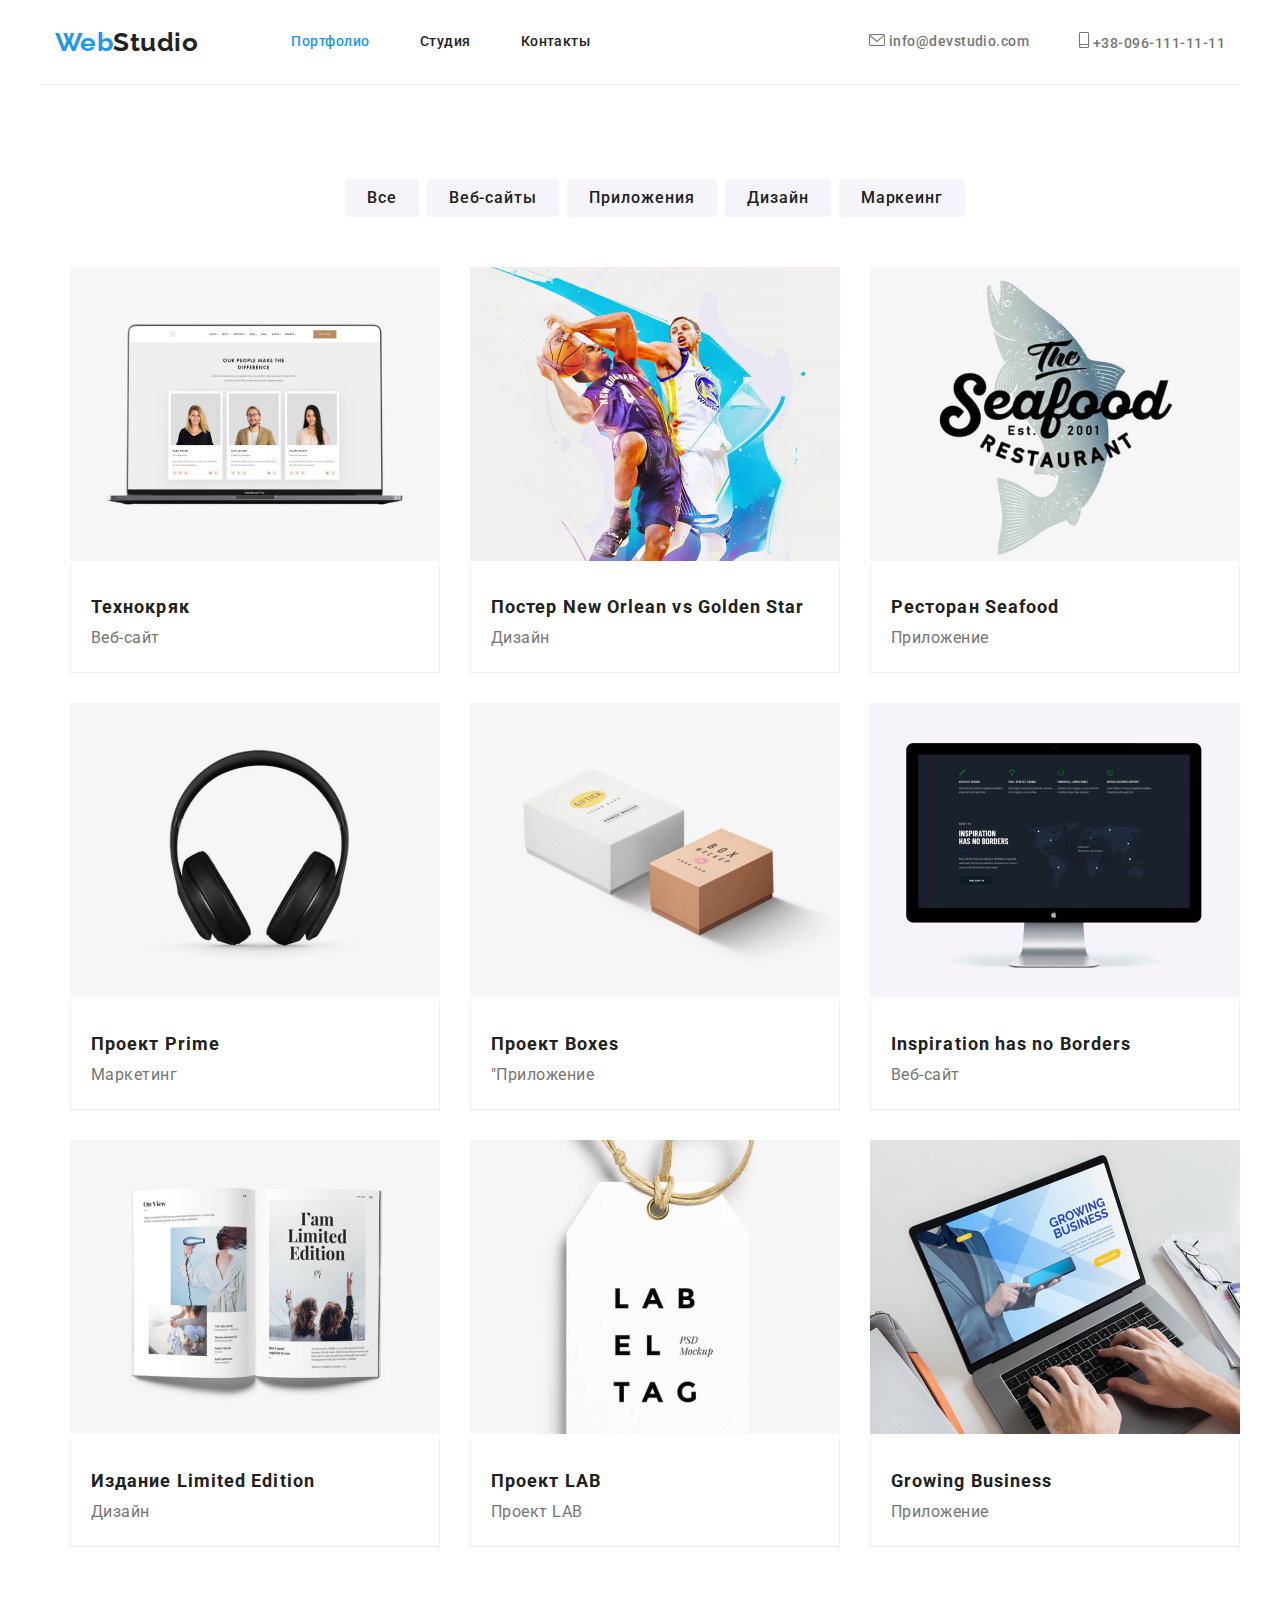
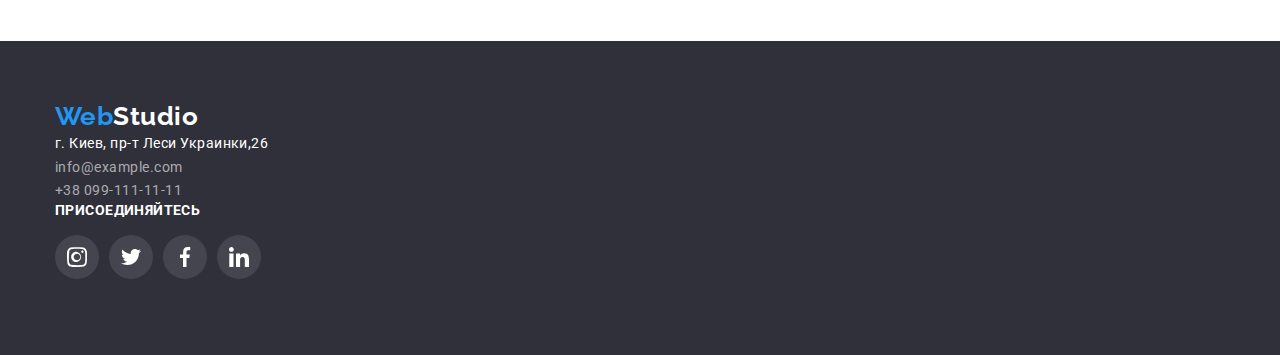
==== portfolio.html @ f0c66bb8 "Initial commit" ====
<!DOCTYPE html>
<html lang="ru">

<head>
    <meta charset="UTF-8">
    <meta http-equiv="X-UA-Compatible" content="IE=edge">
    <meta name="viewport" content="width=device-width, initial-scale=1.0">
    <title>Document</title>
    <link rel="preconnect" href="https://fonts.googleapis.com">
    <link rel="preconnect" href="https://fonts.gstatic.com" crossorigin>
    <link href="https://fonts.googleapis.com/css2?family=Raleway:wght@700&family=Roboto:wght@400;500;700;900&display=swap"
        rel="stylesheet"/>
    <link rel="stylesheet" href="https://cdnjs.cloudflare.com/ajax/libs/modern-normalize/1.1.0/modern-normalize.min.css"/>
        <link rel="stylesheet" href="./css/styles.css" />
</head>

<body>
    <!--Шапка сайта-->
    <header>
        <div class="header-top container">
            <a class="logo" href="index.html">Web<span class="studio">Studio</span></a>
            <!--Переходы на страницы-->
            <nav>
                <ul class="header site-nav list">
                    <li class="item"><a href="./portfolio.html" class="link current">Портфолио</a></li>
                    <li class="item"><a href="./index.html" class="link">Студия</a></li>
                    <li class="item"><a href="" class="link">Контакты</a></li>
                </ul>
            </nav>
            <ul class="header auth-nav list">
                <li class="item"><a href="mailto:info@devstudio.com" class="link">
                    <svg class="icon-mail" width="16" height="12">
                        <use href="./images/icons.svg#icon-mail"></use>
                    </svg>
                    </svg>
                    info@devstudio.com</a></li>
                <li class="item"><a href="tel:+380961111111" class="link">
                    <svg class="icon-tell" width="10" height="16">
                        <use href="/images/icons.svg#icon-smartphone"></use>
                    </svg>
                    +38-096-111-11-11</a></li>
            </ul>
        </div>
    </header>
    <main>
        <section class="section container">
        <div class="container">
        <h1 class="delete">Портфолио</h1>
        <!--Кнопки-->
        <ul class="decor list">
            <li class="buttons"><button class="button secondary" type="button">Все</button></li>
            <li class="buttons"><button class="button secondary" type="button">Веб-сайты</button></li>
            <li class="buttons"><button class="button secondary" type="button">Приложения</button></li>
            <li class="buttons"><button class="button secondary" type="button">Дизайн</button></li>
            <li class="buttons"><button class="button secondary" type="button">Маркеинг</button></li>
        </ul>
           <!--Перечень-->
        <ul class="decor-port list">
<li class="port list"><img src="./images/img(7).jpg" alt="сайт" width="370" height="294">
<div class="port-div">
<h2 class="port-name">Технокряк</h2>
<p class="port-p">Веб-сайт</p></div></li>
<li class="port list"><img src="./images/img(8).jpg" alt="посте баскетбол" width="370" height="294">
<div class="port-div">
<h2 class="port-name">Постер New Orlean vs Golden Star</h2>
<p class="port-p">Дизайн</p></div></li>
<li class="port list"><img src="./images/img(9).jpg" alt="логотип ресторана" width="370" height="294">
<div class="port-div">
 <h2 class="port-name">Ресторан Seafood</h2>
<p class="port-p">Приложение</p></div></li>
<li class="port list"><img src="./images/img(10).jpg" alt="наушники" width="370" height="294">
<div class="port-div">
<h2 class="port-name">Проект Prime</h2>
<p class="port-p">Маркетинг</p></div></li>
<li class="port list"><img src="./images/img(11).jpg" alt="коробки" width="370" height="294">
<div class="port-div">
<h2 class="port-name">Проект Boxes</h2>
<p class="port-p">"Приложение</p></div></li>
<li class="port list"><img src="./images/img(12).jpg" alt="сайт" width="370" height="294">
<div class="port-div">
<h2 class="port-name">Inspiration has no Borders</h2>
<p class="port-p">Веб-сайт</p></div></li>
<li class="port list"><img src="./images/img(13).jpg" alt="журнал" width="370" height="294">
<div class="port-div">
<h2 class="port-name">Издание Limited Edition</h2>
<p class="port-p">Дизайн</p></div></li>
<li class="port list"><img src="./images/img(14).jpg" alt="этикетка" width="370" height="294">
<div class="port-div">
<h2 class="port-name">Проект LAB</h2>
<p class="port-p">Проект LAB</p></div></li>
<li class="port list"><img src="./images/img(15).jpg" alt="сайт" width="370" height="294">
<div class="port-div">
 <h2 class="port-name">Growing Business</h2>
<p class="port-p">Приложение</p></div></li>
        </ul>
        </div>
        </section>
    </main>
    <!--Footer-->
    <footer class="footer-site">
        <div class="container">
            <a class="logo" href="/index.html">Web<span class="studio-two">Studio</span></a>
            <address>
                <p class="address">г. Киев, пр-т Леси Украинки,26</p>
                <ul class="site-address list">
                    <li><a href="mailto:info@example.com" class="link">info@example.com</a></li>
                    <li><a href="tel:+380991111111" class="link">+38 099-111-11-11</a></li>
                </ul>
            </address>
        </div>
    <div class="container ">
        <h2 class="follow">ПРИСОЕДИНЯЙТЕСЬ</h2>
        <ul class="follow-list">
            <li class="icon-medias"><a class="follow-li" href=""><svg width="20" height="20">
                        <use href="./images/icons.svg#icon-instagram">
                        </use>
                    </svg></a></li>
            <li class="icon-medias"><a class="follow-li" href=""><svg width="20" height="20">
                        <use href="./images/icons.svg#icon-twitter">
                        </use>
                    </svg></a></li>
            <li class="icon-medias"><a class="follow-li" href=""><svg width="20" height="20">
                        <use href="./images/icons.svg#icon-facebook">
                        </use>
                    </svg></a></li>
            <li class="icon-medias"><a class="follow-li" href=""><svg width="20" height="20">
                        <use href="./images/icons.svg#icon-linkedin">
                        </use>
                    </svg></a></li>
        </ul>
    </div>
    </footer>
</body>
</html>
---- css/styles.css ----
:root {
  --primery-text-color: #757575;
  --title-text-color: #212121;
  --address-color: #2196f3;
  --icon-color: #757575;
  --icon-colors: #ffffff;
  --insta-color: #afb1b8;
}
body {
  color: var(--primery-text-color);
  background-color: #ffffff;
  font-family: Roboto, sans-serif;
  letter-spacing: 0.03em;
  font-size: 16px;
  line-height: 1.18;
}
h2,
h3 {
  color: var(--title-text-color);
  margin-top: 0;
}
.section {
  padding-top: 94px;
  padding-bottom: 94px;
}
.list {
  list-style: none;
  padding: 0;
  margin: 0;
}
.container {
  margin-left: auto;
  margin-right: auto;
  width: 1200px;
  padding-left: 15px;
  padding-right: 15px;
}
.logo {
  color: var(--address-color);

  font-family: Raleway, cursive;
  font-weight: bold;
  font-size: 26px;
  line-height: 1.19;
  text-decoration: none;
  margin-right: 93px;
}
span.studio {
  color: var(--title-text-color);
}
/*Переходы на страницы*/
.header {
  display: flex;
  justify-content: space-between;
  align-items: center;
}
.header-top {
  display: flex;
  align-items: center;
  border-bottom: 1px solid #ececec;
}
.site-nav {
  display: flex;
}
.site-nav .item {
  outline: 1px solid transparent;
}
.site-nav .item + .item {
  margin-left: 50px;
}
.site-nav .link {
  color: var(--title-text-color);

  font-style: normal;
  font-weight: 500;
  font-size: 14px;
  line-height: 1.14;
  text-decoration: none;

  display: block;
  padding-top: 32px;
  padding-bottom: 32px;
}
.site-nav .link:hover,
.site-nav .link:focus {
  color: var(--address-color);
}
.site-nav .link.current {
  color: var(--address-color);
}
.auth-nav {
  display: flex;
  outline: 1px solid transparent;
  margin-left: auto;
}
.auth-nav .item + .item {
  margin-left: 50px;
}
.auth-nav .link {
  color: var(--primery-text-color);

  font-weight: 500;
  font-size: 14px;
  line-height: 1.14;
  text-decoration: none;

  display: block;
  padding-top: 32px;
  padding-bottom: 32px;
}
.auth-nav .link:hover,
.auth-nav .link:focus {
  color: var(--address-color);
}

.icon-mail {
  fill: var(--icon-color);
}
.icon-mail:hover {
  fill: #2196f3;
}
.icon-tell {
  fill: var(--icon-color);
}
.icon-tell:hover {
  fill: var(--address-color);
}
/* Секция 1  */
.hero {
  background-color: #2f303a;
  transform: perspective(normal);
  text-align: center;
  padding-top: 200px;
  padding-bottom: 200px;
  background-image: linear-gradient(to right, rgba(47, 48, 58, 0.4), rgba(47, 48, 58, 0.4)),
    url(../images/Img-1.2—копия.jpg);
}
.hero-title {
  color: #ffffff;
  font-weight: 900;
  font-size: 44px;
  line-height: 1.3;
  text-transform: uppercase;
  letter-spacing: 0.06em;
  margin-top: 0;
  margin-bottom: 30px;
}
/* Секция 2,3 */
.section-title {
  padding-bottom: 0;
}
.delete {
  position: absolute;
  width: 1px;
  height: 1px;
  margin: -1px;
  border: 0;
  padding: 0;

  white-space: nowrap;
  clip-path: inset(100%);
  clip: rect(0 0 0 0);
  overflow: hidden;
}
.site-list {
  list-style: none;
  padding: 0;
  margin: 0;
  display: flex;
}
.li-li {
  width: 270px;
}
.li-li:not(:last-child) {
  margin-right: 30px;
}

.site-name {
  font-weight: bold;
  font-size: 14px;
  line-height: 1.14;
  text-transform: uppercase;
  margin-bottom: 10px;
}
.site-p {
  font-size: 14px;
  line-height: 1.7;
  margin: 0;
}
.site-p:not(:last-child) {
  margin-right: 0;
}
.site-img {
  list-style: none;
  padding: 0;
  margin: 0;
  display: flex;
}
.img-g {
  margin-right: 30px;
  background-color: #ffffff;
  box-shadow: 0px 1px 3px rgba(0, 0, 0, 0.12), 0px 1px 1px rgba(0, 0, 0, 0.14),
    0px 2px 1px rgba(0, 0, 0, 0.2);
  border-radius: 0px 0px 4px 4px;
}
.img-g:last-child {
  margin-right: 0;
}

.box {
  display: flex;
  align-items: center;
  justify-content: center;
  min-width: 270px;
  min-height: 120px;
  margin-top: 0px;
  margin-bottom: 30px;
  background: #f5f4fa;
  border-radius: 4px;
}
/* Секция 4  */
.section-com {
  background-color: #f5f4fa;
}
.site-names {
  font-weight: 500;
  font-size: 16px;
  line-height: 1.18;
  text-align: center;
  margin-bottom: 10px;
}
.site-com {
  list-style: none;
  padding: 0;
  margin: 0;
  display: flex;
}
.site-job {
  font-size: 16px;
  line-height: 1.18;
  text-align: center;
  margin-top: 10px;
  margin-bottom: 16px;
}
.site-htwo {
  font-weight: bold;
  font-size: 36px;
  line-height: 1.16;
  text-align: center;
  margin-top: 0;
  margin-bottom: 50px;
}
.site-div {
  padding-top: 30px;
  padding-bottom: 30px;
}
.icons-media {
  display: flex;
  justify-content: center;
  padding-left: 0;
  list-style: none;
}
.icon-media {
  width: 44px;
  height: 44px;
  margin-right: 10px;
  border-radius: 50%;
}
.icon-media:not(:last-child) {
  margin-right: 0;
}
.icon-media:hover,
.icon-media:focus {
  background-color: var(--address-color);
}
.icon-media-list {
  display: flex;
  justify-content: center;
  align-items: center;
  width: 100%;
  height: 100%;
}
.icon-bottom {
  fill: var(--insta-color);
}
.icon-bottom:hover {
  fill: var(--icon-colors);
}
/*Секция 5*/
.site-clients {
  list-style: none;
  padding: 0;
  margin: 0;
  display: flex;
}
.boxs {
  width: 170px;
  height: 92px;

  border: 1px solid #afb1b8;
  box-sizing: border-box;
  border-radius: 4px;
}
.icons-medias {
  margin-right: 30px;
}
.icons-medias:not:last-child {
  margin-right: 0;
}
.boxs-boxs {
  display: flex;
  align-items: center;
  justify-content: center;
}
.boxs-boxs {
  fill: var(--insta-color);
}
.boxs-boxs:focus,
.boxs-boxs:hover {
  fill: var(--address-color);
}
/* Footer*/
.logo-two {
  color: var(--address-color);

  font-family: Raleway, cursive;
  font-weight: bold;
  font-size: 26px;
  line-height: 1.19;
  text-decoration: none;
  margin-bottom: 20px;
  display: block;
}
.footer-site {
  background-color: #2f303a;

  padding-top: 60px;
  padding-bottom: 60px;
}
span.studio-two {
  color: #ffffff;
}
.address {
  color: #ffffff;
  text-decoration: none;
  font-size: 14px;
  line-height: 1.7;
  font-style: normal;
  margin: 0;
}
.site-address .link {
  color: rgba(255, 255, 255, 0.6);
  text-decoration: none;
  font-size: 14px;
  line-height: 1.7;
  font-style: normal;
  margin-bottom: 60px;
}
.site-nav:not(:first-child) {
  margin-bottom: 0;
}
.site-address .link:hover,
.site-address .link:focus {
  color: var(--address-color);
}
.mail-tell:not(:last-child) {
  margin-bottom: 9px;
}
.follow {
  color: #ffffff;
  font-style: normal;
  font-weight: 700;
  font-size: 14px;
  line-height: 1.1;
  letter-spacing: 0.03em;
}

.follow-list {
  display: flex;
  padding-left: 0;
  list-style: none;
}
.icon-medias {
  width: 44px;
  height: 44px;
  border-radius: 50%;
  background: rgba(255, 255, 255, 0.1);
  margin-right: 10px;
  padding: 0;
}
.follow-li {
  display: flex;
  width: 100%;
  height: 100%;
  justify-content: center;
  align-items: center;
  border-radius: 50%;
}
.follow-li {
  fill: var(--icon-colors);
}
.icon-medias:hover {
  background: var(--address-color);
}

/* Кнопка */
.button {
  background-color: var(--address-color);
  color: #ffffff;
  font-weight: bold;
  font-size: 16px;
  line-height: 1.8;
  letter-spacing: 0.06em;
  padding: 10px 32px;
  border: none;
}
/* Потрфолио кнопки  */
.button.secondary {
  color: var(--title-text-color);
  background-color: #f5f4fa;
  cursor: pointer;
  font-weight: 500;
  font-size: 16px;
  line-height: 1.6;
  border-radius: 4px;
  border: none;
  padding: 6px 22px;
}
.buttons:nth-child(-n + 4) {
  margin-right: 8px;
}
.button.secondary:not(:first-child) {
  margin-right: 0;
}
.button.secondary:hover {
  color: #ffffff;
  background-color: var(--address-color);
}
.port-name {
  font-weight: bold;
  font-size: 18px;
  line-height: 2;
  letter-spacing: 0.06em;
  margin-bottom: 4px;
}

.port-p {
  margin: 0;
}

.decor {
  display: flex;
  justify-content: center;
  margin-bottom: 50px;
}
.decor-port {
  display: flex;
  flex-wrap: wrap;
  margin-top: 0;
}
.port-div {
  padding: 24px 20px;
  border-right: 1px solid #eeeeee;
  border-left: 1px solid #eeeeee;
  border-bottom: 1px solid #eeeeee;
}
.port {
  width: 370px;
  margin-right: 30px;
  margin-bottom: 30px;
}

.port:nth-child(3n) {
  margin-right: 0;
}
.port:nth-last-child(-n + 3) {
  margin-bottom: 0;
}
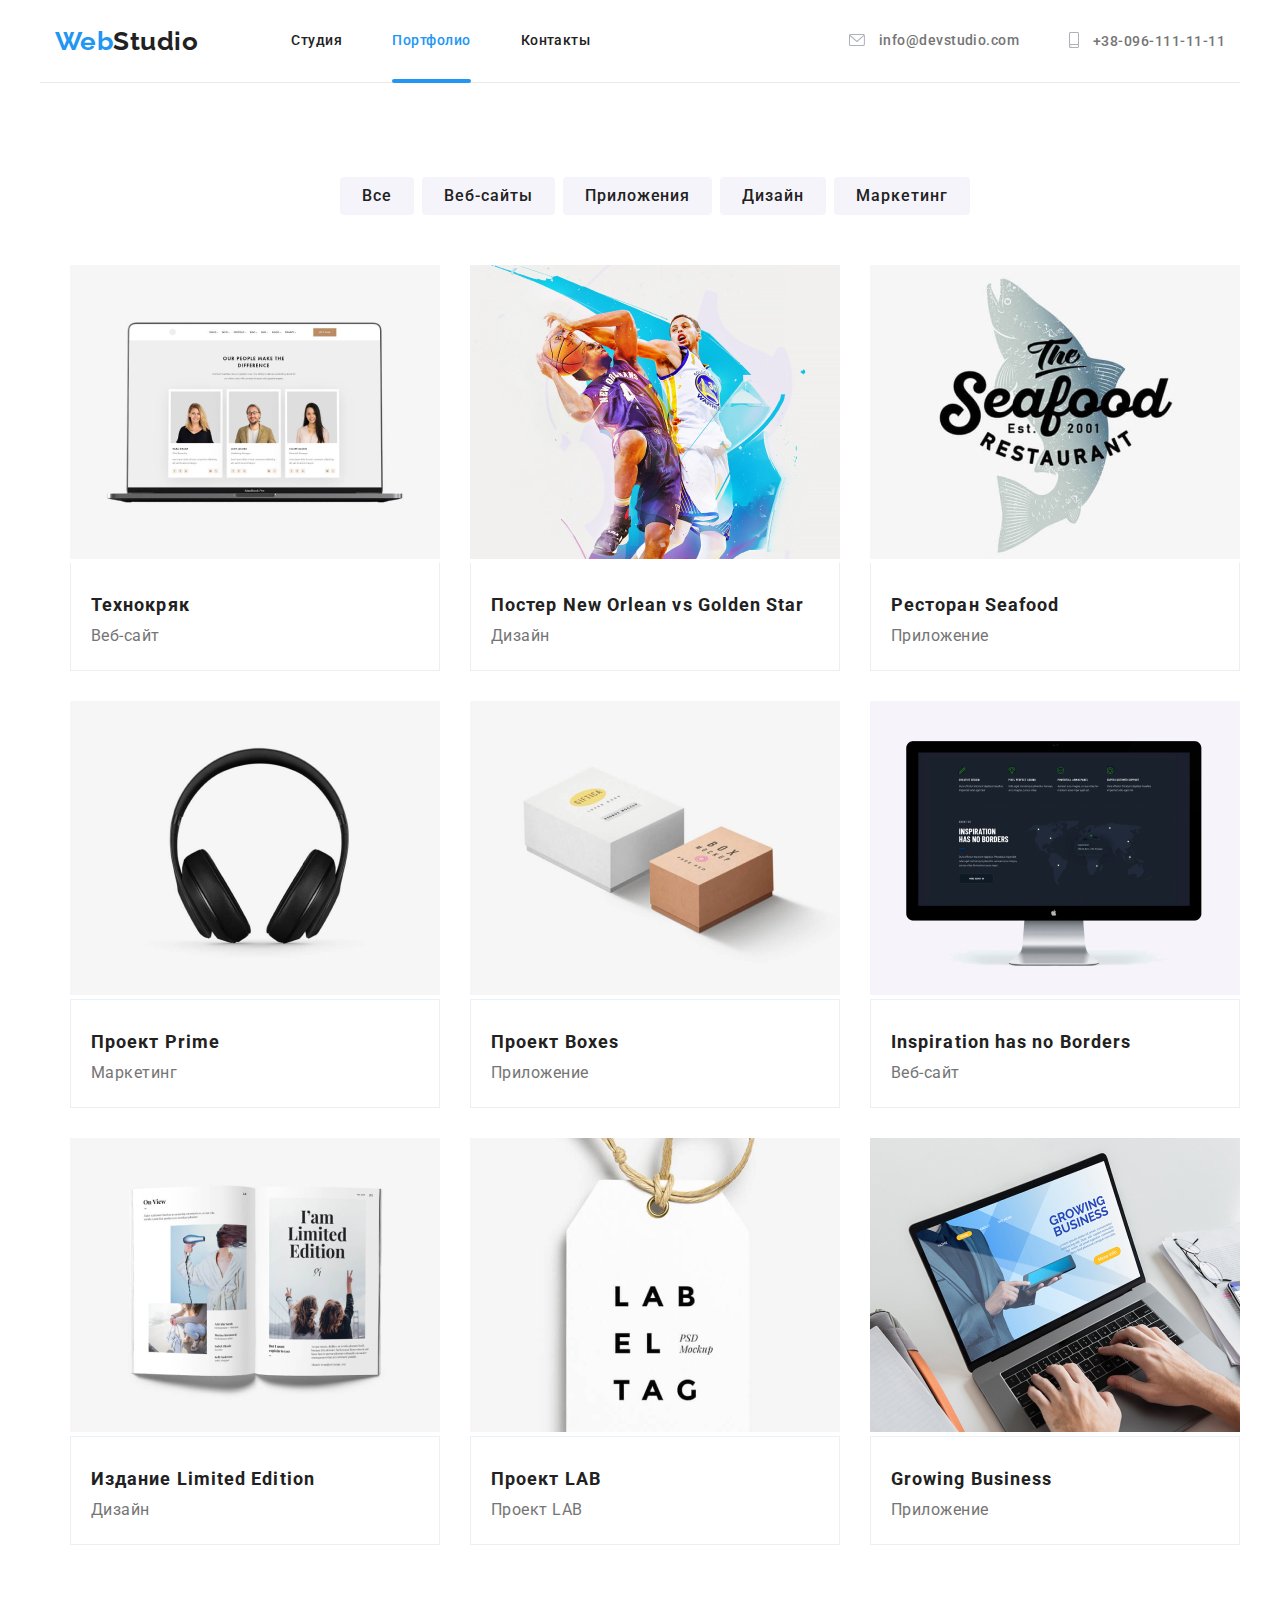
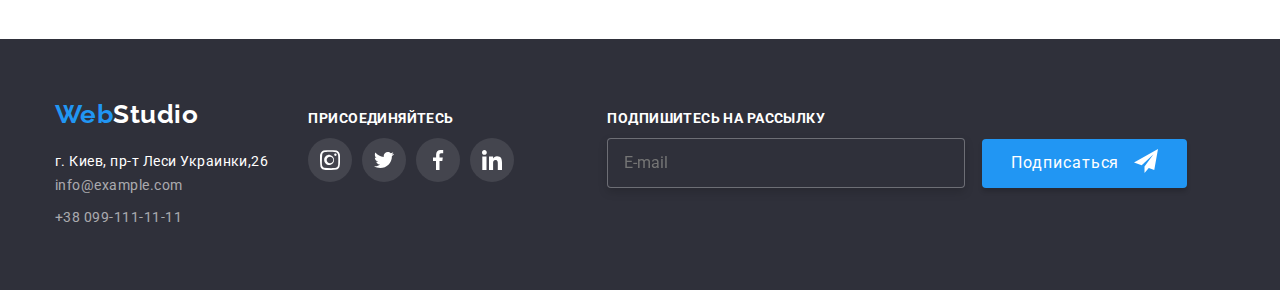
==== commit a6889318: "Initialize Homework" ====
--- a/portfolio.html
+++ b/portfolio.html
@@ -22,8 +22,8 @@
             <!--Переходы на страницы-->
             <nav>
                 <ul class="header site-nav list">
+                    <li class="item"><a href="./index.html" class="link">Студия</a></li>
                     <li class="item"><a href="./portfolio.html" class="link current">Портфолио</a></li>
-                    <li class="item"><a href="./index.html" class="link">Студия</a></li>
                     <li class="item"><a href="" class="link">Контакты</a></li>
                 </ul>
             </nav>
@@ -36,7 +36,7 @@
                     info@devstudio.com</a></li>
                 <li class="item"><a href="tel:+380961111111" class="link">
                     <svg class="icon-tell" width="10" height="16">
-                        <use href="/images/icons.svg#icon-smartphone"></use>
+                        <use href="./images/icons.svg#icon-smartphone"></use>
                     </svg>
                     +38-096-111-11-11</a></li>
             </ul>
@@ -52,83 +52,124 @@
             <li class="buttons"><button class="button secondary" type="button">Веб-сайты</button></li>
             <li class="buttons"><button class="button secondary" type="button">Приложения</button></li>
             <li class="buttons"><button class="button secondary" type="button">Дизайн</button></li>
-            <li class="buttons"><button class="button secondary" type="button">Маркеинг</button></li>
+            <li class="buttons"><button class="button secondary" type="button">Маркетинг</button></li>
         </ul>
            <!--Перечень-->
         <ul class="decor-port list">
-<li class="port list"><img src="./images/img(7).jpg" alt="сайт" width="370" height="294">
-<div class="port-div">
-<h2 class="port-name">Технокряк</h2>
-<p class="port-p">Веб-сайт</p></div></li>
-<li class="port list"><img src="./images/img(8).jpg" alt="посте баскетбол" width="370" height="294">
-<div class="port-div">
+<li class="port list">
+    <a class="ports-lists" href="">
+        <div class="coca-cola">
+    <img src="./images/img(7).jpg" alt="сайт" width="370" height="294">
+    <p class="portfolios">Ресурс предлагает комплексные предложения с разным уровнем функционала и сервисов. Все это позволит посетителю получить
+    исчерпывающие сведения о компании или частном лице.</p></div>
+<div class="port-div"><h2 class="port-name">Технокряк</h2>
+<p class="port-p">Веб-сайт</p></div></a></li>
+<li class="port list"><a class="ports-lists" href=""><div class="coca-cola"><img src="./images/img(8).jpg" alt="посте баскетбол" width="370" height="294">
+<p class="portfolios">Ресурс предлагает комплексные предложения с разным уровнем функционала и сервисов. Все это
+    позволит посетителю получить
+    исчерпывающие сведения о компании или частном лице.</p>
+</div><div class="port-div">
 <h2 class="port-name">Постер New Orlean vs Golden Star</h2>
-<p class="port-p">Дизайн</p></div></li>
-<li class="port list"><img src="./images/img(9).jpg" alt="логотип ресторана" width="370" height="294">
-<div class="port-div">
+<p class="port-p">Дизайн</p></div></a></li>
+<li class="port list"><a class="ports-lists" href=""><div class="coca-cola"><img src="./images/img(9).jpg" alt="логотип ресторана" width="370" height="294">
+<p class="portfolios">Ресурс предлагает комплексные предложения с разным уровнем функционала и сервисов. Все это
+    позволит посетителю получить
+    исчерпывающие сведения о компании или частном лице.</p>
+</div><div class="port-div">
  <h2 class="port-name">Ресторан Seafood</h2>
-<p class="port-p">Приложение</p></div></li>
-<li class="port list"><img src="./images/img(10).jpg" alt="наушники" width="370" height="294">
-<div class="port-div">
+<p class="port-p">Приложение</p></div></a></li>
+<li class="port list"><a class="ports-lists" href=""><div class="coca-cola"><img src="./images/img(10).jpg" alt="наушники" width="370" height="294">
+<p class="portfolios">Ресурс предлагает комплексные предложения с разным уровнем функционала и сервисов. Все это
+    позволит посетителю получить
+    исчерпывающие сведения о компании или частном лице.</p>
+</div><div class="port-div">
 <h2 class="port-name">Проект Prime</h2>
-<p class="port-p">Маркетинг</p></div></li>
-<li class="port list"><img src="./images/img(11).jpg" alt="коробки" width="370" height="294">
-<div class="port-div">
+<p class="port-p">Маркетинг</p></div></a></li>
+<li class="port list"><a class="ports-lists" href=""><div class="coca-cola"><img src="./images/img(11).jpg" alt="коробки" width="370" height="294">
+<p class="portfolios">Ресурс предлагает комплексные предложения с разным уровнем функционала и сервисов. Все это
+    позволит посетителю получить
+    исчерпывающие сведения о компании или частном лице.</p>
+</div><div class="port-div">
 <h2 class="port-name">Проект Boxes</h2>
-<p class="port-p">"Приложение</p></div></li>
-<li class="port list"><img src="./images/img(12).jpg" alt="сайт" width="370" height="294">
-<div class="port-div">
+<p class="port-p">Приложение</p></div></a></li>
+<li class="port list"><a class="ports-lists" href=""><div class="coca-cola"><img src="./images/img(12).jpg" alt="сайт" width="370" height="294">
+<p class="portfolios">Ресурс предлагает комплексные предложения с разным уровнем функционала и сервисов. Все это
+    позволит посетителю получить
+    исчерпывающие сведения о компании или частном лице.</p>
+</div><div class="port-div">
 <h2 class="port-name">Inspiration has no Borders</h2>
-<p class="port-p">Веб-сайт</p></div></li>
-<li class="port list"><img src="./images/img(13).jpg" alt="журнал" width="370" height="294">
-<div class="port-div">
+<p class="port-p">Веб-сайт</p></div></a></li>
+<li class="port list"><a class="ports-lists" href=""><div class="coca-cola"><img src="./images/img(13).jpg" alt="журнал" width="370" height="294">
+<p class="portfolios">Ресурс предлагает комплексные предложения с разным уровнем функционала и сервисов. Все это
+    позволит посетителю получить
+    исчерпывающие сведения о компании или частном лице.</p>
+</div><div class="port-div">
 <h2 class="port-name">Издание Limited Edition</h2>
-<p class="port-p">Дизайн</p></div></li>
-<li class="port list"><img src="./images/img(14).jpg" alt="этикетка" width="370" height="294">
-<div class="port-div">
+<p class="port-p">Дизайн</p></div></a></li>
+<li class="port list"><a class="ports-lists" href=""><div class="coca-cola"><img src="./images/img(14).jpg" alt="этикетка" width="370" height="294">
+<p class="portfolios">Ресурс предлагает комплексные предложения с разным уровнем функционала и сервисов. Все это
+    позволит посетителю получить
+    исчерпывающие сведения о компании или частном лице.</p>
+</div><div class="port-div">
 <h2 class="port-name">Проект LAB</h2>
-<p class="port-p">Проект LAB</p></div></li>
-<li class="port list"><img src="./images/img(15).jpg" alt="сайт" width="370" height="294">
-<div class="port-div">
+<p class="port-p">Проект LAB</p></div></a></li>
+<li class="port list"><a class="ports-lists" href=""><div class="coca-cola"><img src="./images/img(15).jpg" alt="сайт" width="370" height="294">
+<p class="portfolios">Ресурс предлагает комплексные предложения с разным уровнем функционала и сервисов. Все это
+    позволит посетителю получить
+    исчерпывающие сведения о компании или частном лице.</p>
+</div><div class="port-div">
  <h2 class="port-name">Growing Business</h2>
-<p class="port-p">Приложение</p></div></li>
+<p class="port-p">Приложение</p></div></a></li>
         </ul>
         </div>
         </section>
     </main>
     <!--Footer-->
     <footer class="footer-site">
-        <div class="container">
-            <a class="logo" href="/index.html">Web<span class="studio-two">Studio</span></a>
-            <address>
-                <p class="address">г. Киев, пр-т Леси Украинки,26</p>
-                <ul class="site-address list">
-                    <li><a href="mailto:info@example.com" class="link">info@example.com</a></li>
-                    <li><a href="tel:+380991111111" class="link">+38 099-111-11-11</a></li>
+        <div class="container fotterss">
+            <div style="margin-right: 40px;"><a class="logo-two" href="/index.html">Web<span class="studio-two">Studio</span></a>
+                <address>
+                    <p class="address">г. Киев, пр-т Леси Украинки,26</p>
+                    <ul class="site-address list">
+                        <li class="mail-tell"><a href="mailto:info@example.com" class="link">info@example.com</a></li>
+                        <li class="mail-tell"><a href="tel:+380991111111" class="link">+38 099-111-11-11</a></li>
+                    </ul>
+                </address>
+            </div>
+            <div style="margin-right: 93px;">
+                <h2 class="follow">ПРИСОЕДИНЯЙТЕСЬ</h2>
+                <ul class="follow-list">
+                    <li class="icon-medias"><a class="follow-li" href=""><svg width="20" height="20">
+                                <use href="./images/icons.svg#icon-instagram">
+                                </use>
+                            </svg></a></li>
+                    <li class="icon-medias"><a class="follow-li" href=""><svg width="20" height="20">
+                                <use href="./images/icons.svg#icon-twitter">
+                                </use>
+                            </svg></a></li>
+                    <li class="icon-medias"><a class="follow-li" href=""><svg width="20" height="20">
+                                <use href="./images/icons.svg#icon-facebook">
+                                </use>
+                            </svg></a></li>
+                    <li class="icon-medias"><a class="follow-li" href=""><svg width="20" height="20">
+                                <use href="./images/icons.svg#icon-linkedin">
+                                </use>
+                            </svg></a></li>
                 </ul>
-            </address>
+            </div>
+            <div>
+                <h2 class="follow">ПОДПИШИТЕСЬ НА РАССЫЛКУ</h2>
+                <form autocomplete="on" novalidate>
+                    <label class="footer-subs"><input class="input" type="email" name="email" placeholder="E-mail" />
+                    </label>
+                    <button class="button-tw" type="submit">Подписаться
+                        <svg class="subs" width="24" height="24">
+                            <use href="./images/symbol.svg#icon-teleg"></use>
+                        </svg></button>
+                </form>
+            </div>
         </div>
-    <div class="container ">
-        <h2 class="follow">ПРИСОЕДИНЯЙТЕСЬ</h2>
-        <ul class="follow-list">
-            <li class="icon-medias"><a class="follow-li" href=""><svg width="20" height="20">
-                        <use href="./images/icons.svg#icon-instagram">
-                        </use>
-                    </svg></a></li>
-            <li class="icon-medias"><a class="follow-li" href=""><svg width="20" height="20">
-                        <use href="./images/icons.svg#icon-twitter">
-                        </use>
-                    </svg></a></li>
-            <li class="icon-medias"><a class="follow-li" href=""><svg width="20" height="20">
-                        <use href="./images/icons.svg#icon-facebook">
-                        </use>
-                    </svg></a></li>
-            <li class="icon-medias"><a class="follow-li" href=""><svg width="20" height="20">
-                        <use href="./images/icons.svg#icon-linkedin">
-                        </use>
-                    </svg></a></li>
-        </ul>
-    </div>
     </footer>
 </body>
-</html>+</html>
+
--- a/css/styles.css
+++ b/css/styles.css
@@ -5,6 +5,7 @@
   --icon-color: #757575;
   --icon-colors: #ffffff;
   --insta-color: #afb1b8;
+  --o-transition-timing-function: cubic-bezier(0.4, 0, 0.2, 1);
 }
 body {
   color: var(--primery-text-color);
@@ -80,6 +81,8 @@
   display: block;
   padding-top: 32px;
   padding-bottom: 32px;
+
+  transition: color 250ms var(--o-transition-timing-function);
 }
 .site-nav .link:hover,
 .site-nav .link:focus {
@@ -98,7 +101,7 @@
 }
 .auth-nav .link {
   color: var(--primery-text-color);
-
+  fill: #afb1b8;
   font-weight: 500;
   font-size: 14px;
   line-height: 1.14;
@@ -107,23 +110,37 @@
   display: block;
   padding-top: 32px;
   padding-bottom: 32px;
+
+  transition: color 250ms var(--o-transition-timing-function),
+    fill 250ms var(--o-transition-timing-function);
 }
 .auth-nav .link:hover,
 .auth-nav .link:focus {
   color: var(--address-color);
-}
-
+  fill: var(--address-color);
+}
 .icon-mail {
-  fill: var(--icon-color);
-}
-.icon-mail:hover {
-  fill: #2196f3;
+  margin-right: 10px;
+  margin-bottom: -1px;
 }
 .icon-tell {
-  fill: var(--icon-color);
-}
-.icon-tell:hover {
-  fill: var(--address-color);
+  margin-right: 10px;
+  margin-bottom: -2px;
+}
+.link.current {
+  position: relative;
+  color: var(--address-color);
+}
+.link.current::after {
+  content: '';
+  position: absolute;
+
+  left: 0;
+  bottom: -2px;
+  width: 100%;
+  height: 4px;
+  background: var(--address-color);
+  border-radius: 2px;
 }
 /* Секция 1  */
 .hero {
@@ -202,6 +219,8 @@
   box-shadow: 0px 1px 3px rgba(0, 0, 0, 0.12), 0px 1px 1px rgba(0, 0, 0, 0.14),
     0px 2px 1px rgba(0, 0, 0, 0.2);
   border-radius: 0px 0px 4px 4px;
+
+  position: relative;
 }
 .img-g:last-child {
   margin-right: 0;
@@ -217,6 +236,27 @@
   margin-bottom: 30px;
   background: #f5f4fa;
   border-radius: 4px;
+}
+
+.top {
+  font-weight: 700;
+  font-size: 14px;
+  line-height: 1.14;
+  letter-spacing: 0.03em;
+  text-transform: uppercase;
+  text-align: center;
+
+  margin: 0;
+  padding-top: 27px;
+  padding-bottom: 27px;
+
+  background: rgba(47, 48, 58, 0.8);
+  color: #ffffff;
+
+  position: absolute;
+  bottom: 0;
+  width: 100%;
+  height: 70px;
 }
 /* Секция 4  */
 .section-com {
@@ -260,18 +300,15 @@
   padding-left: 0;
   list-style: none;
 }
+
 .icon-media {
   width: 44px;
   height: 44px;
+  margin-right: 0px;
+  border-radius: 50%;
+}
+.icon-media:not(:last-child) {
   margin-right: 10px;
-  border-radius: 50%;
-}
-.icon-media:not(:last-child) {
-  margin-right: 0;
-}
-.icon-media:hover,
-.icon-media:focus {
-  background-color: var(--address-color);
 }
 .icon-media-list {
   display: flex;
@@ -279,11 +316,15 @@
   align-items: center;
   width: 100%;
   height: 100%;
-}
-.icon-bottom {
-  fill: var(--insta-color);
-}
-.icon-bottom:hover {
+  border-radius: 50%;
+  fill: #afb1b8;
+
+  transition: background-color 250ms var(--o-transition-timing-function),
+    fill 250ms var(--o-transition-timing-function);
+}
+.icon-media-list:hover,
+.icon-media-list:focus {
+  background-color: var(--address-color);
   fill: var(--icon-colors);
 }
 /*Секция 5*/
@@ -293,33 +334,39 @@
   margin: 0;
   display: flex;
 }
-.boxs {
+.icons-medias {
+  margin-right: 0;
+}
+.icons-medias:not(:last-child) {
+  margin-right: 30px;
+}
+.icons-medias-li {
   width: 170px;
   height: 92px;
 
   border: 1px solid #afb1b8;
   box-sizing: border-box;
   border-radius: 4px;
-}
-.icons-medias {
-  margin-right: 30px;
-}
-.icons-medias:not:last-child {
-  margin-right: 0;
-}
-.boxs-boxs {
+
   display: flex;
   align-items: center;
   justify-content: center;
-}
-.boxs-boxs {
-  fill: var(--insta-color);
-}
-.boxs-boxs:focus,
-.boxs-boxs:hover {
+  fill: #afb1b8;
+
+  transition: border 250ms var(--o-transition-timing-function),
+    fill 250ms var(--o-transition-timing-function);
+}
+.icons-medias-li:hover,
+.icons-medias-li:focus {
+  border: 1px solid #2196f3;
   fill: var(--address-color);
 }
+
 /* Footer*/
+.fotterss {
+  display: flex;
+  align-items: baseline;
+}
 .logo-two {
   color: var(--address-color);
 
@@ -355,6 +402,8 @@
   line-height: 1.7;
   font-style: normal;
   margin-bottom: 60px;
+
+  transition: color 250ms var(--o-transition-timing-function);
 }
 .site-nav:not(:first-child) {
   margin-bottom: 0;
@@ -379,14 +428,17 @@
   display: flex;
   padding-left: 0;
   list-style: none;
+  margin: 0;
 }
 .icon-medias {
   width: 44px;
   height: 44px;
   border-radius: 50%;
-  background: rgba(255, 255, 255, 0.1);
+  margin-right: 0x;
+  padding: 0;
+}
+.icon-medias:not(:last-child) {
   margin-right: 10px;
-  padding: 0;
 }
 .follow-li {
   display: flex;
@@ -394,12 +446,14 @@
   height: 100%;
   justify-content: center;
   align-items: center;
+  background: rgba(255, 255, 255, 0.1);
   border-radius: 50%;
-}
-.follow-li {
   fill: var(--icon-colors);
-}
-.icon-medias:hover {
+  transition: background-color 250ms var(--o-transition-timing-function);
+}
+
+.follow-li:hover,
+.follow-li:focus {
   background: var(--address-color);
 }
 
@@ -413,6 +467,7 @@
   letter-spacing: 0.06em;
   padding: 10px 32px;
   border: none;
+  border-radius: 4px;
 }
 /* Потрфолио кнопки  */
 .button.secondary {
@@ -425,6 +480,10 @@
   border-radius: 4px;
   border: none;
   padding: 6px 22px;
+
+  transition: color 250ms var(--o-transition-timing-function),
+    background-color 250ms var(--o-transition-timing-function),
+    box-shadow 250ms var(--o-transition-timing-function);
 }
 .buttons:nth-child(-n + 4) {
   margin-right: 8px;
@@ -432,10 +491,27 @@
 .button.secondary:not(:first-child) {
   margin-right: 0;
 }
-.button.secondary:hover {
+.button.secondary:hover,
+.button.secondary:focus {
   color: #ffffff;
   background-color: var(--address-color);
-}
+  box-shadow: 0px 3px 1px rgba(0, 0, 0, 0.1), 0px 1px 2px rgba(0, 0, 0, 0.08),
+    0px 2px 2px rgba(0, 0, 0, 0.12);
+}
+/* Портфолио*/
+.ports-lists {
+  text-decoration: none;
+  color: #757575;
+
+  transition: box-shadow 250ms var(--o-transition-timing-function);
+}
+.ports-lists:hover,
+.ports-lists:focus {
+  box-shadow: 0px 1px 1px rgba(0, 0, 0, 0.12), 0px 4px 4px rgba(0, 0, 0, 0.06),
+    1px 4px 6px rgba(0, 0, 0, 0.16);
+  display: block;
+}
+
 .port-name {
   font-weight: bold;
   font-size: 18px;
@@ -476,3 +552,293 @@
 .port:nth-last-child(-n + 3) {
   margin-bottom: 0;
 }
+/* Анимация */
+.coca-cola {
+  position: relative;
+  overflow: hidden;
+}
+
+.portfolios {
+  position: absolute;
+  top: 0;
+  left: 0;
+  background: rgba(33, 150, 243, 0.9);
+  width: 100%;
+  height: 100%;
+  margin: 0;
+  color: #ffffff;
+  font-size: 18px;
+  line-height: 1.56;
+  letter-spacing: 0.03em;
+  padding: 63px 24px;
+  transform: translateY(100%);
+  transition: transform 250ms var(--o-transition-timing-function);
+}
+.ports-lists:hover .portfolios,
+.ports-lists:focus .portfolios {
+  transform: translateY(0);
+}
+/*  Модальное окно */
+.backdrop {
+  position: fixed;
+  top: 0;
+  left: 0;
+  width: 100%;
+  height: 100%;
+  background-color: rgba(0, 0, 0, 0.2);
+  z-index: 10;
+
+  opacity: 1;
+  visibility: visible;
+  pointer-events: initial;
+
+  transition: opacity 250ms var(--o-transition-timing-function),
+    visibility 250ms var(--o-transition-timing-function);
+}
+.backdrop.is-hidden {
+  opacity: 0;
+  pointer-events: none;
+  visibility: visible;
+}
+.modal {
+  position: absolute;
+  height: 581px;
+  width: 528px;
+  top: 50%;
+  left: 50%;
+  transform: translate(-50%, -50%);
+  background-color: #ffffff;
+
+  box-shadow: 0px 1px 3px rgba(0, 0, 0, 0.12), 0px 1px 1px rgba(0, 0, 0, 0.14),
+    0px 2px 1px rgba(0, 0, 0, 0.2);
+  border-radius: 4px;
+  transition: transform 250ms var(--o-transition-timing-function);
+}
+
+.close {
+  display: flex;
+  align-items: center;
+  position: fixed;
+  width: 30px;
+  height: 30px;
+  top: 8px;
+  right: 8px;
+
+  background-color: #ffffff;
+  border-radius: 50%;
+  border: 1px solid rgba(0, 0, 0, 0.1);
+  box-sizing: border-box;
+  transition: fill 250ms var(--o-transition-timing-function);
+}
+.but-close {
+  fill: #000000;
+  transition: fill 250ms var(--o-transition-timing-function);
+}
+.close:hover .but-close,
+.close:focus .but-close {
+  fill: var(--address-color);
+  cursor: pointer;
+}
+/*.but-close {
+  fill: #000000;
+  transition: fill 250ms var(--o-transition-timing-function);
+}
+.but-close:hover,
+.but-close:focus {
+  fill: var(--address-color);
+}
+/* Модальное окно */
+.form {
+  margin: 40px;
+}
+.names-h {
+  font-weight: 700;
+  font-size: 20px;
+  line-height: 1, 1;
+  text-align: center;
+  letter-spacing: 0.03em;
+}
+.form-form {
+  display: flex;
+  flex-direction: column;
+  margin-bottom: 10px;
+  position: relative;
+}
+.form-form:nth-child(5) {
+  margin-bottom: 0;
+}
+.form-form label {
+  margin-bottom: 4px;
+  color: #757575;
+  font-weight: 400;
+  font-size: 12px;
+  line-height: 1, 1;
+  text-align: left;
+}
+.form-form input {
+  margin: 0;
+  padding-left: 42px;
+  width: 448px;
+  height: 40px;
+  border: 1px solid rgba(33, 33, 33, 0.2);
+  box-sizing: border-box;
+  border-radius: 4px;
+  cursor: pointer;
+  outline: transparent;
+  transition: border-color 250ms var(--o-transition-timing-function);
+}
+
+.icon-form {
+  display: flex;
+  align-items: center;
+  justify-items: center;
+  padding-top: 3px;
+  position: absolute;
+  left: 12px;
+  bottom: 11px;
+  fill: #000000;
+  transition: fill 250ms var(--o-transition-timing-function);
+}
+.form-form input:hover,
+.form-form input:focus {
+  border-color: var(--address-color);
+  transition: border-color 250ms var(--o-transition-timing-function);
+}
+.form-form input:hover ~ .icon-form,
+.form-form input:focus ~ .icon-form {
+  fill: var(--address-color);
+  transition: fill 250ms var(--primery-text-color);
+  outline: none;
+}
+.form-form textarea {
+  padding-top: 12px;
+  padding-left: 16px;
+  padding-right: 12px;
+  padding-bottom: 16px;
+
+  width: 448px;
+  height: 120px;
+  border: 1px solid rgba(33, 33, 33, 0.2);
+  box-sizing: border-box;
+  border-radius: 4px;
+  font-weight: 400;
+  font-size: 12px;
+  line-height: 1, 1;
+  letter-spacing: 0.01em;
+
+  transition: border-color 250ms var(--o-transition-timing-function);
+}
+.form-form textarea:hover,
+.form-form textarea:focus {
+  border-color: var(--address-color);
+  outline: none;
+}
+
+.form-form textarea::placeholder {
+  color: rgba(117, 117, 117, 0.5);
+}
+
+textarea {
+  resize: none;
+}
+.form-form input[type='checkbox'] {
+  width: 16px;
+  height: 15px;
+}
+.form-form-checkbox {
+  display: flex;
+  align-items: center;
+  margin-top: 20px;
+  margin-bottom: 30px;
+}
+
+.form-form-checkbox label {
+  position: relative;
+  margin-left: 36px;
+  display: flex;
+  align-items: center;
+  font-weight: 400;
+  font-size: 14px;
+  line-height: 1.7;
+  letter-spacing: 0.03em;
+  color: #757575;
+  transition: border-color 250ms var(--o-transition-timing-function);
+}
+.form-form-checkbox input {
+  appearance: none;
+}
+.checkbox-a {
+  color: var(--address-color);
+  margin-left: 4px;
+}
+.icon-checkbox {
+  position: absolute;
+  border: 2px solid #212121;
+  border-radius: 4px;
+  fill: var(--title-text-color);
+  margin-left: 12px;
+  width: 16px;
+  height: 15px;
+  left: -36px;
+}
+
+.checkbox:checked ~ .icon-checkbox {
+  fill: var(--address-color);
+  border-color: var(--address-color);
+  background-color: var(--address-color);
+  background-origin: border-box;
+  background-size: contain;
+}
+.checkbox:hover ~ .icon-checkbox,
+.checkbox:focus ~ .icon-checkbox {
+  border-color: var(--address-color);
+  transition: border-color 250ms var(--o-transition-timing-function);
+  cursor: pointer;
+}
+.button-form {
+  background-color: var(--address-color);
+  color: #ffffff;
+  font-size: 16px;
+  line-height: 1.8;
+  letter-spacing: 0.06em;
+  padding: 10px 55px;
+  border: none;
+  box-shadow: 0px 4px 4px rgba(0, 0, 0, 0.15);
+  border-radius: 4px;
+  transition: background-color 250ms var(--o-transition-timing-function);
+}
+.button-form:hover {
+  background-color: #188ce8;
+  box-shadow: 0px 4px 4px rgba(0, 0, 0, 0.15);
+  border-radius: 4px;
+}
+/* Footer подпишись */
+
+.footer-subs input {
+  width: 358px;
+  height: 50px;
+  border: 1px solid rgba(255, 255, 255, 0.3);
+  box-sizing: border-box;
+  filter: drop-shadow(0px 4px 4px rgba(0, 0, 0, 0.15));
+  border-radius: 4px;
+  background: #2f303a;
+  color: var(--primary-text-color);
+  padding-left: 16px;
+  outline: transparent;
+}
+.button-tw {
+  background-color: var(--address-color);
+  color: #ffffff;
+  box-shadow: 0px 4px 4px rgba(0, 0, 0, 0.15);
+  line-height: 1.8;
+  letter-spacing: 0.06em;
+  padding: 10px 29px 10px 29px;
+  border: none;
+  border-radius: 4px;
+  text-align: center;
+  margin-left: 12px;
+}
+.subs {
+  margin-left: 10px;
+  margin-bottom: -5px;
+}
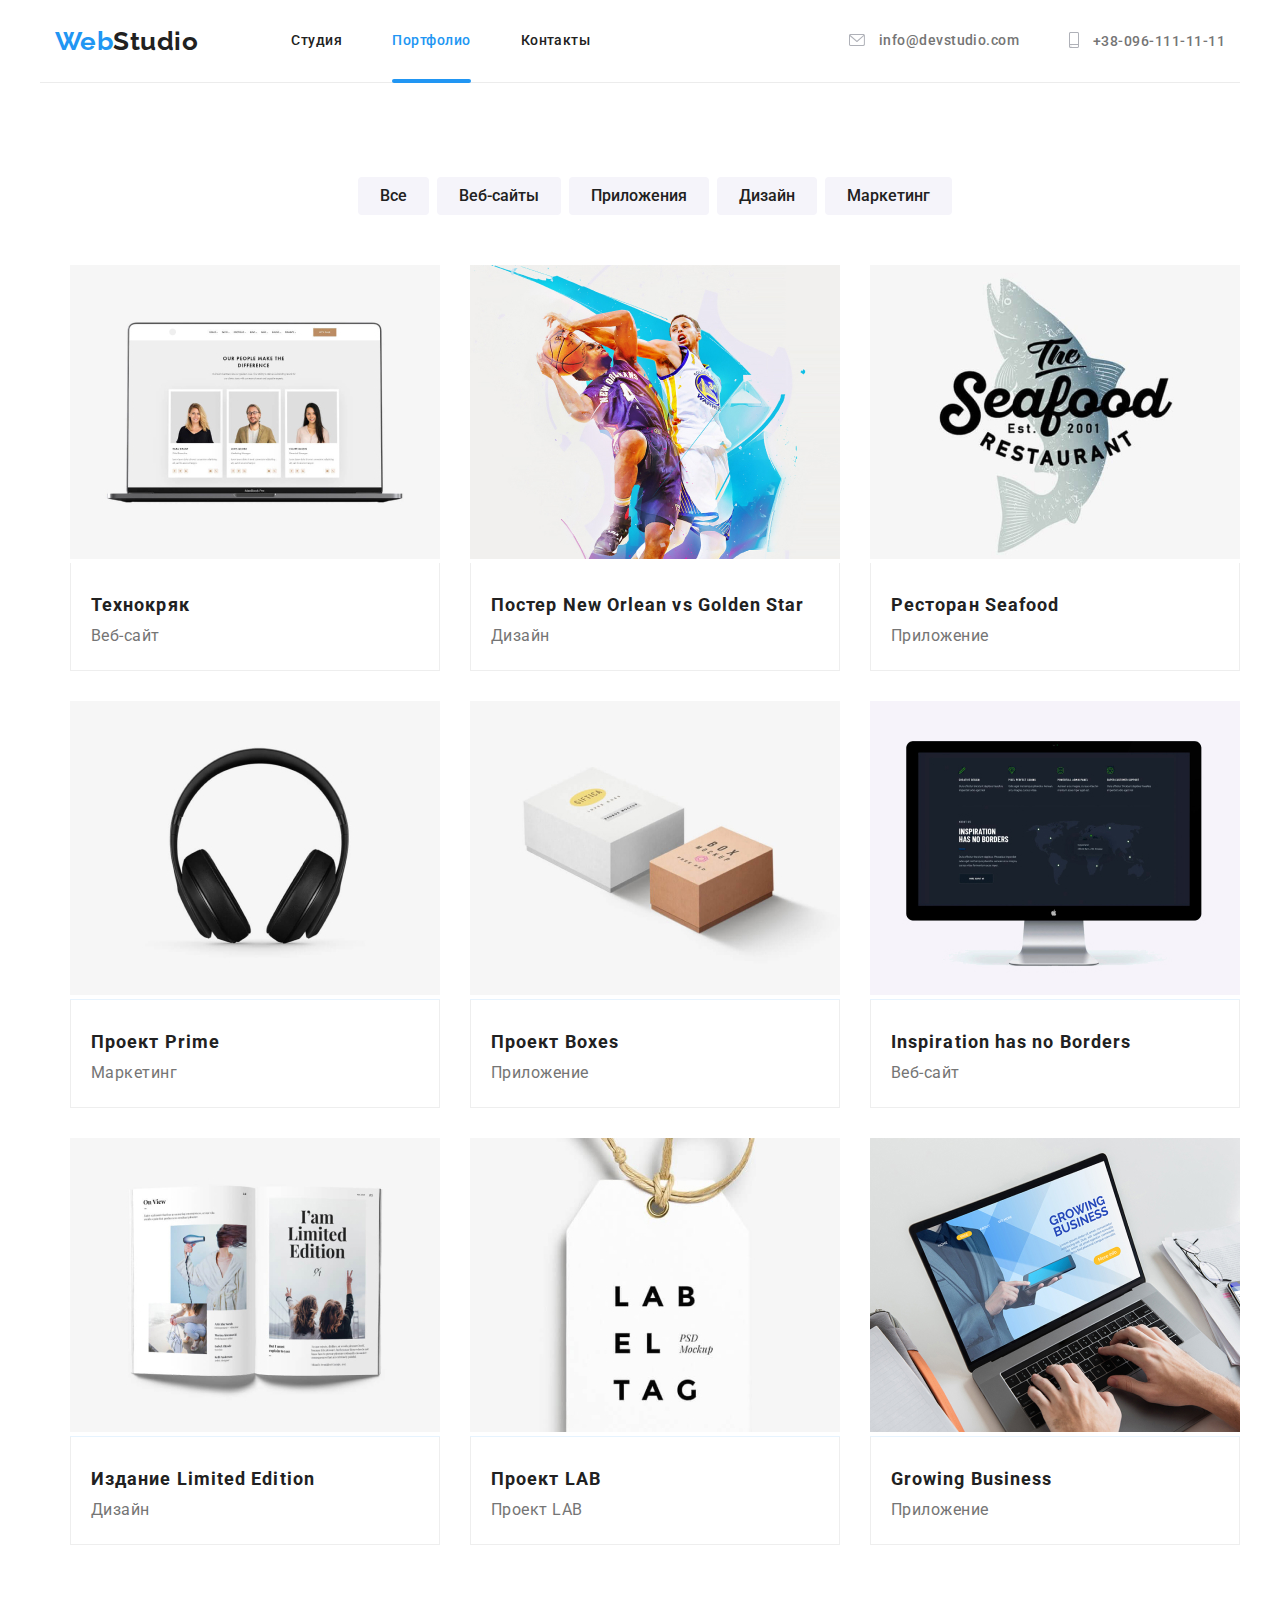
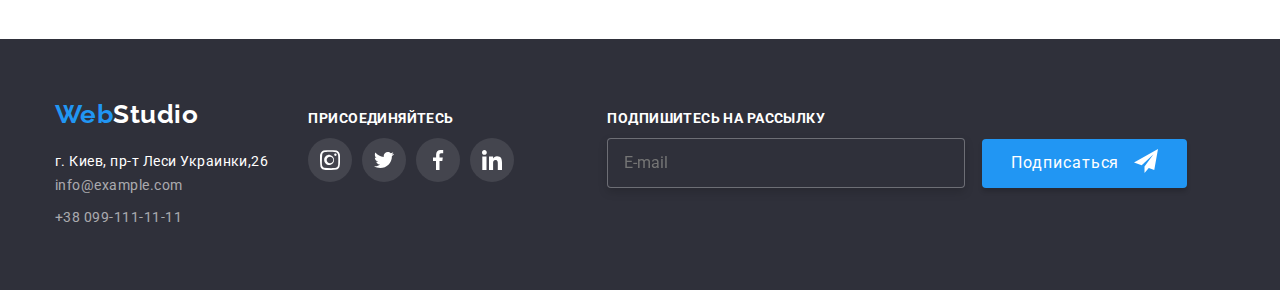
==== commit 99f1d263: "commit" ====
--- a/portfolio.html
+++ b/portfolio.html
@@ -47,90 +47,91 @@
         <div class="container">
         <h1 class="delete">Портфолио</h1>
         <!--Кнопки-->
-        <ul class="decor list">
-            <li class="buttons"><button class="button secondary" type="button">Все</button></li>
-            <li class="buttons"><button class="button secondary" type="button">Веб-сайты</button></li>
-            <li class="buttons"><button class="button secondary" type="button">Приложения</button></li>
-            <li class="buttons"><button class="button secondary" type="button">Дизайн</button></li>
-            <li class="buttons"><button class="button secondary" type="button">Маркетинг</button></li>
+        <ul class="portfolio list">
+            <li class="portfolio__buttons"><button class="button secondary" type="button">Все</button></li>
+            <li class="portfolio__buttons"><button class="button secondary" type="button">Веб-сайты</button></li>
+            <li class="portfolio__buttons"><button class="button secondary" type="button">Приложения</button></li>
+            <li class="portfolio__buttons"><button class="button secondary" type="button">Дизайн</button></li>
+            <li class="portfolio__buttons"><button class="button secondary" type="button">Маркетинг</button></li>
         </ul>
            <!--Перечень-->
-        <ul class="decor-port list">
-<li class="port list">
-    <a class="ports-lists" href="">
-        <div class="coca-cola">
+        <ul class="portfolio__scroll list">
+<li class="portfolio__item list">
+    <a class="portfolio__site" href="">
+        <div class="portfolio__div">
     <img src="./images/img(7).jpg" alt="сайт" width="370" height="294">
-    <p class="portfolios">Ресурс предлагает комплексные предложения с разным уровнем функционала и сервисов. Все это позволит посетителю получить
+    <p class="portfolio__about">Ресурс предлагает комплексные предложения с разным уровнем функционала и сервисов. Все это позволит посетителю получить
     исчерпывающие сведения о компании или частном лице.</p></div>
-<div class="port-div"><h2 class="port-name">Технокряк</h2>
-<p class="port-p">Веб-сайт</p></div></a></li>
-<li class="port list"><a class="ports-lists" href=""><div class="coca-cola"><img src="./images/img(8).jpg" alt="посте баскетбол" width="370" height="294">
-<p class="portfolios">Ресурс предлагает комплексные предложения с разным уровнем функционала и сервисов. Все это
+<div class="portfolio__div--second"><h2 class="portfolio__name">Технокряк</h2>
+<p class="portfolio__title">Веб-сайт</p></div></a></li>
+<li class="portfolio__item list"><a class="portfolio__site" href=""><div class="portfolio__div"><img src="./images/img(8).jpg" alt="посте баскетбол" width="370" height="294">
+<p class="portfolio__about">Ресурс предлагает комплексные предложения с разным уровнем функционала и сервисов. Все это
     позволит посетителю получить
     исчерпывающие сведения о компании или частном лице.</p>
-</div><div class="port-div">
-<h2 class="port-name">Постер New Orlean vs Golden Star</h2>
-<p class="port-p">Дизайн</p></div></a></li>
-<li class="port list"><a class="ports-lists" href=""><div class="coca-cola"><img src="./images/img(9).jpg" alt="логотип ресторана" width="370" height="294">
-<p class="portfolios">Ресурс предлагает комплексные предложения с разным уровнем функционала и сервисов. Все это
+</div><div class="portfolio__div--second">
+<h2 class="portfolio__name">Постер New Orlean vs Golden Star</h2>
+<p class="portfolio__title">Дизайн</p></div></a></li>
+<li class="portfolio__item list"><a class="portfolio__site" href=""><div class="portfolio__div"><img src="./images/img(9).jpg" alt="логотип ресторана" width="370" height="294">
+<p class="portfolio__about">Ресурс предлагает комплексные предложения с разным уровнем функционала и сервисов. Все это
     позволит посетителю получить
     исчерпывающие сведения о компании или частном лице.</p>
-</div><div class="port-div">
- <h2 class="port-name">Ресторан Seafood</h2>
-<p class="port-p">Приложение</p></div></a></li>
-<li class="port list"><a class="ports-lists" href=""><div class="coca-cola"><img src="./images/img(10).jpg" alt="наушники" width="370" height="294">
-<p class="portfolios">Ресурс предлагает комплексные предложения с разным уровнем функционала и сервисов. Все это
+</div><div class="portfolio__div--second">
+ <h2 class="portfolio__name">Ресторан Seafood</h2>
+<p class="portfolio__title">Приложение</p></div></a></li>
+<li class="portfolio__item list"><a class="portfolio__site" href=""><div class="portfolio__div"><img src="./images/img(10).jpg" alt="наушники" width="370" height="294">
+<p class="portfolio__about">Ресурс предлагает комплексные предложения с разным уровнем функционала и сервисов. Все это
     позволит посетителю получить
     исчерпывающие сведения о компании или частном лице.</p>
-</div><div class="port-div">
-<h2 class="port-name">Проект Prime</h2>
-<p class="port-p">Маркетинг</p></div></a></li>
-<li class="port list"><a class="ports-lists" href=""><div class="coca-cola"><img src="./images/img(11).jpg" alt="коробки" width="370" height="294">
-<p class="portfolios">Ресурс предлагает комплексные предложения с разным уровнем функционала и сервисов. Все это
+</div><div class="portfolio__div--second">
+<h2 class="portfolio__name">Проект Prime</h2>
+<p class="portfolio__title">Маркетинг</p></div></a></li>
+<li class="portfolio__item list"><a class="portfolio__site" href=""><div class="portfolio__div"><img src="./images/img(11).jpg" alt="коробки" width="370" height="294">
+<p class="portfolio__about">Ресурс предлагает комплексные предложения с разным уровнем функционала и сервисов. Все это
     позволит посетителю получить
     исчерпывающие сведения о компании или частном лице.</p>
-</div><div class="port-div">
-<h2 class="port-name">Проект Boxes</h2>
-<p class="port-p">Приложение</p></div></a></li>
-<li class="port list"><a class="ports-lists" href=""><div class="coca-cola"><img src="./images/img(12).jpg" alt="сайт" width="370" height="294">
-<p class="portfolios">Ресурс предлагает комплексные предложения с разным уровнем функционала и сервисов. Все это
+</div><div class="portfolio__div--second">
+<h2 class="portfolio__name">Проект Boxes</h2>
+<p class="portfolio__title">Приложение</p></div></a></li>
+<li class="portfolio__item list"><a class="portfolio__site" href=""><div class="portfolio__div"><img src="./images/img(12).jpg" alt="сайт" width="370" height="294">
+<p class="portfolio__about">Ресурс предлагает комплексные предложения с разным уровнем функционала и сервисов. Все это
     позволит посетителю получить
     исчерпывающие сведения о компании или частном лице.</p>
-</div><div class="port-div">
-<h2 class="port-name">Inspiration has no Borders</h2>
-<p class="port-p">Веб-сайт</p></div></a></li>
-<li class="port list"><a class="ports-lists" href=""><div class="coca-cola"><img src="./images/img(13).jpg" alt="журнал" width="370" height="294">
-<p class="portfolios">Ресурс предлагает комплексные предложения с разным уровнем функционала и сервисов. Все это
+</div><div class="portfolio__div--second">
+<h2 class="portfolio__name">Inspiration has no Borders</h2>
+<p class="portfolio__title">Веб-сайт</p></div></a></li>
+<li class="portfolio__item list"><a class="portfolio__site" href=""><div class="portfolio__div"><img src="./images/img(13).jpg" alt="журнал" width="370" height="294">
+<p class="portfolio__about">Ресурс предлагает комплексные предложения с разным уровнем функционала и сервисов. Все это
     позволит посетителю получить
     исчерпывающие сведения о компании или частном лице.</p>
-</div><div class="port-div">
-<h2 class="port-name">Издание Limited Edition</h2>
-<p class="port-p">Дизайн</p></div></a></li>
-<li class="port list"><a class="ports-lists" href=""><div class="coca-cola"><img src="./images/img(14).jpg" alt="этикетка" width="370" height="294">
-<p class="portfolios">Ресурс предлагает комплексные предложения с разным уровнем функционала и сервисов. Все это
+</div><div class="portfolio__div--second">
+<h2 class="portfolio__name">Издание Limited Edition</h2>
+<p class="portfolio__title">Дизайн</p></div></a></li>
+<li class="portfolio__item list"><a class="portfolio__site" href=""><div class="portfolio__div"><img src="./images/img(14).jpg" alt="этикетка" width="370" height="294">
+<p class="portfolio__about">Ресурс предлагает комплексные предложения с разным уровнем функционала и сервисов. Все это
     позволит посетителю получить
     исчерпывающие сведения о компании или частном лице.</p>
-</div><div class="port-div">
-<h2 class="port-name">Проект LAB</h2>
-<p class="port-p">Проект LAB</p></div></a></li>
-<li class="port list"><a class="ports-lists" href=""><div class="coca-cola"><img src="./images/img(15).jpg" alt="сайт" width="370" height="294">
-<p class="portfolios">Ресурс предлагает комплексные предложения с разным уровнем функционала и сервисов. Все это
+</div><div class="portfolio__div--second">
+<h2 class="portfolio__name">Проект LAB</h2>
+<p class="portfolio__title">Проект LAB</p></div></a></li>
+<li class="portfolio__item list"><a class="portfolio__site" href=""><div class="portfolio__div"><img src="./images/img(15).jpg" alt="сайт" width="370" height="294">
+<p class="portfolio__about">Ресурс предлагает комплексные предложения с разным уровнем функционала и сервисов. Все это
     позволит посетителю получить
     исчерпывающие сведения о компании или частном лице.</p>
-</div><div class="port-div">
- <h2 class="port-name">Growing Business</h2>
-<p class="port-p">Приложение</p></div></a></li>
+</div><div class="portfolio__div--second">
+ <h2 class="portfolio__name">Growing Business</h2>
+<p class="portfolio__title">Приложение</p></div></a></li>
         </ul>
         </div>
         </section>
     </main>
     <!--Footer-->
-    <footer class="footer-site">
-        <div class="container fotterss">
-            <div style="margin-right: 40px;"><a class="logo-two" href="/index.html">Web<span class="studio-two">Studio</span></a>
+    <footer class="footer">
+        <div class="container footer__site">
+            <div style="margin-right: 40px;"><a class="logo-two" href="/index.html">Web<span
+                        class="studio-two">Studio</span></a>
                 <address>
                     <p class="address">г. Киев, пр-т Леси Украинки,26</p>
-                    <ul class="site-address list">
+                    <ul class="address__site list">
                         <li class="mail-tell"><a href="mailto:info@example.com" class="link">info@example.com</a></li>
                         <li class="mail-tell"><a href="tel:+380991111111" class="link">+38 099-111-11-11</a></li>
                     </ul>
@@ -138,32 +139,40 @@
             </div>
             <div style="margin-right: 93px;">
                 <h2 class="follow">ПРИСОЕДИНЯЙТЕСЬ</h2>
-                <ul class="follow-list">
-                    <li class="icon-medias"><a class="follow-li" href=""><svg width="20" height="20">
+                <ul class="follow__list">
+                    <li class="follow__nav">
+                        <a class="follow__icon" href=""><svg width="20" height="20">
                                 <use href="./images/icons.svg#icon-instagram">
                                 </use>
-                            </svg></a></li>
-                    <li class="icon-medias"><a class="follow-li" href=""><svg width="20" height="20">
+                            </svg></a>
+                    </li>
+                    <li class="follow__nav">
+                        <a class="follow__icon" href=""><svg width="20" height="20">
                                 <use href="./images/icons.svg#icon-twitter">
                                 </use>
-                            </svg></a></li>
-                    <li class="icon-medias"><a class="follow-li" href=""><svg width="20" height="20">
+                            </svg></a>
+                    </li>
+                    <li class="follow__nav">
+                        <a class="follow__icon" href=""><svg width="20" height="20">
                                 <use href="./images/icons.svg#icon-facebook">
                                 </use>
-                            </svg></a></li>
-                    <li class="icon-medias"><a class="follow-li" href=""><svg width="20" height="20">
+                            </svg></a>
+                    </li>
+                    <li class="follow__nav">
+                        <a class="follow__icon" href=""><svg width="20" height="20">
                                 <use href="./images/icons.svg#icon-linkedin">
                                 </use>
-                            </svg></a></li>
+                            </svg></a>
+                    </li>
                 </ul>
             </div>
             <div>
                 <h2 class="follow">ПОДПИШИТЕСЬ НА РАССЫЛКУ</h2>
                 <form autocomplete="on" novalidate>
-                    <label class="footer-subs"><input class="input" type="email" name="email" placeholder="E-mail" />
+                    <label class="follow__label"><input class="input" type="email" name="email" placeholder="E-mail" />
                     </label>
-                    <button class="button-tw" type="submit">Подписаться
-                        <svg class="subs" width="24" height="24">
+                    <button class="follow__button" type="submit">Подписаться
+                        <svg class="button-icon" width="24" height="24">
                             <use href="./images/symbol.svg#icon-teleg"></use>
                         </svg></button>
                 </form>
--- a/css/styles.css
+++ b/css/styles.css
@@ -179,41 +179,41 @@
   clip: rect(0 0 0 0);
   overflow: hidden;
 }
-.site-list {
+.site {
   list-style: none;
   padding: 0;
   margin: 0;
   display: flex;
 }
-.li-li {
+.site__list {
   width: 270px;
 }
-.li-li:not(:last-child) {
+.site__list:not(:last-child) {
   margin-right: 30px;
 }
 
-.site-name {
+.site__name {
   font-weight: bold;
   font-size: 14px;
   line-height: 1.14;
   text-transform: uppercase;
   margin-bottom: 10px;
 }
-.site-p {
+.site__about {
   font-size: 14px;
   line-height: 1.7;
   margin: 0;
 }
-.site-p:not(:last-child) {
+.site__about:not(:last-child) {
   margin-right: 0;
 }
-.site-img {
+.container__list {
   list-style: none;
   padding: 0;
   margin: 0;
   display: flex;
 }
-.img-g {
+.container__image {
   margin-right: 30px;
   background-color: #ffffff;
   box-shadow: 0px 1px 3px rgba(0, 0, 0, 0.12), 0px 1px 1px rgba(0, 0, 0, 0.14),
@@ -222,11 +222,11 @@
 
   position: relative;
 }
-.img-g:last-child {
+.container__image:last-child {
   margin-right: 0;
 }
 
-.box {
+.site__box {
   display: flex;
   align-items: center;
   justify-content: center;
@@ -238,7 +238,7 @@
   border-radius: 4px;
 }
 
-.top {
+.container__names {
   font-weight: 700;
   font-size: 14px;
   line-height: 1.14;
@@ -262,27 +262,27 @@
 .section-com {
   background-color: #f5f4fa;
 }
-.site-names {
+.div__names {
   font-weight: 500;
   font-size: 16px;
   line-height: 1.18;
   text-align: center;
   margin-bottom: 10px;
 }
-.site-com {
+.container__site {
   list-style: none;
   padding: 0;
   margin: 0;
   display: flex;
 }
-.site-job {
+.div__about {
   font-size: 16px;
   line-height: 1.18;
   text-align: center;
   margin-top: 10px;
   margin-bottom: 16px;
 }
-.site-htwo {
+.container__name {
   font-weight: bold;
   font-size: 36px;
   line-height: 1.16;
@@ -290,11 +290,11 @@
   margin-top: 0;
   margin-bottom: 50px;
 }
-.site-div {
+.container__div {
   padding-top: 30px;
   padding-bottom: 30px;
 }
-.icons-media {
+.div__icons {
   display: flex;
   justify-content: center;
   padding-left: 0;
@@ -310,7 +310,7 @@
 .icon-media:not(:last-child) {
   margin-right: 10px;
 }
-.icon-media-list {
+.icon-media__list {
   display: flex;
   justify-content: center;
   align-items: center;
@@ -322,25 +322,25 @@
   transition: background-color 250ms var(--o-transition-timing-function),
     fill 250ms var(--o-transition-timing-function);
 }
-.icon-media-list:hover,
-.icon-media-list:focus {
+.icon-media__list:hover,
+.icon-media__list:focus {
   background-color: var(--address-color);
   fill: var(--icon-colors);
 }
 /*Секция 5*/
-.site-clients {
+.container__emblem {
   list-style: none;
   padding: 0;
   margin: 0;
   display: flex;
 }
-.icons-medias {
+.emblem-list {
   margin-right: 0;
 }
-.icons-medias:not(:last-child) {
+.emblem-list:not(:last-child) {
   margin-right: 30px;
 }
-.icons-medias-li {
+.emblem-list__li {
   width: 170px;
   height: 92px;
 
@@ -356,14 +356,14 @@
   transition: border 250ms var(--o-transition-timing-function),
     fill 250ms var(--o-transition-timing-function);
 }
-.icons-medias-li:hover,
-.icons-medias-li:focus {
+.emblem-list__li:hover,
+.emblem-list__li:focus {
   border: 1px solid #2196f3;
   fill: var(--address-color);
 }
 
 /* Footer*/
-.fotterss {
+.footer__site {
   display: flex;
   align-items: baseline;
 }
@@ -378,7 +378,7 @@
   margin-bottom: 20px;
   display: block;
 }
-.footer-site {
+.footer {
   background-color: #2f303a;
 
   padding-top: 60px;
@@ -395,7 +395,7 @@
   font-style: normal;
   margin: 0;
 }
-.site-address .link {
+.address__site .link {
   color: rgba(255, 255, 255, 0.6);
   text-decoration: none;
   font-size: 14px;
@@ -408,8 +408,8 @@
 .site-nav:not(:first-child) {
   margin-bottom: 0;
 }
-.site-address .link:hover,
-.site-address .link:focus {
+.address__site .link:hover,
+.address__site .link:focus {
   color: var(--address-color);
 }
 .mail-tell:not(:last-child) {
@@ -424,23 +424,23 @@
   letter-spacing: 0.03em;
 }
 
-.follow-list {
+.follow__list {
   display: flex;
   padding-left: 0;
   list-style: none;
   margin: 0;
 }
-.icon-medias {
+.follow__nav {
   width: 44px;
   height: 44px;
   border-radius: 50%;
   margin-right: 0x;
   padding: 0;
 }
-.icon-medias:not(:last-child) {
+.follow__nav:not(:last-child) {
   margin-right: 10px;
 }
-.follow-li {
+.follow__icon {
   display: flex;
   width: 100%;
   height: 100%;
@@ -452,13 +452,13 @@
   transition: background-color 250ms var(--o-transition-timing-function);
 }
 
-.follow-li:hover,
-.follow-li:focus {
+.follow__icon:hover,
+.follow__icon:focus {
   background: var(--address-color);
 }
 
 /* Кнопка */
-.button {
+.hero__button {
   background-color: var(--address-color);
   color: #ffffff;
   font-weight: bold;
@@ -485,7 +485,7 @@
     background-color 250ms var(--o-transition-timing-function),
     box-shadow 250ms var(--o-transition-timing-function);
 }
-.buttons:nth-child(-n + 4) {
+.portfolio__buttons:nth-child(-n + 4) {
   margin-right: 8px;
 }
 .button.secondary:not(:first-child) {
@@ -499,20 +499,45 @@
     0px 2px 2px rgba(0, 0, 0, 0.12);
 }
 /* Портфолио*/
-.ports-lists {
+
+.portfolio {
+  display: flex;
+  justify-content: center;
+  margin-bottom: 50px;
+}
+.portfolio__scroll {
+  display: flex;
+  flex-wrap: wrap;
+  margin-top: 0;
+}
+
+.portfolio__item {
+  width: 370px;
+  margin-right: 30px;
+  margin-bottom: 30px;
+}
+
+.portfolio__item:nth-child(3n) {
+  margin-right: 0;
+}
+.portfolio__item:nth-last-child(-n + 3) {
+  margin-bottom: 0;
+}
+
+.portfolio__site {
   text-decoration: none;
   color: #757575;
 
   transition: box-shadow 250ms var(--o-transition-timing-function);
 }
-.ports-lists:hover,
-.ports-lists:focus {
+.portfolio__site:hover,
+.portfolio__site:focus {
   box-shadow: 0px 1px 1px rgba(0, 0, 0, 0.12), 0px 4px 4px rgba(0, 0, 0, 0.06),
     1px 4px 6px rgba(0, 0, 0, 0.16);
   display: block;
 }
 
-.port-name {
+.portfolio__name {
   font-weight: bold;
   font-size: 18px;
   line-height: 2;
@@ -520,45 +545,24 @@
   margin-bottom: 4px;
 }
 
-.port-p {
-  margin: 0;
-}
-
-.decor {
-  display: flex;
-  justify-content: center;
-  margin-bottom: 50px;
-}
-.decor-port {
-  display: flex;
-  flex-wrap: wrap;
-  margin-top: 0;
-}
-.port-div {
+.portfolio__title {
+  margin: 0;
+}
+
+.portfolio__div--second {
   padding: 24px 20px;
   border-right: 1px solid #eeeeee;
   border-left: 1px solid #eeeeee;
   border-bottom: 1px solid #eeeeee;
 }
-.port {
-  width: 370px;
-  margin-right: 30px;
-  margin-bottom: 30px;
-}
-
-.port:nth-child(3n) {
-  margin-right: 0;
-}
-.port:nth-last-child(-n + 3) {
-  margin-bottom: 0;
-}
+
 /* Анимация */
-.coca-cola {
+.portfolio__div {
   position: relative;
   overflow: hidden;
 }
 
-.portfolios {
+.portfolio__about {
   position: absolute;
   top: 0;
   left: 0;
@@ -574,8 +578,8 @@
   transform: translateY(100%);
   transition: transform 250ms var(--o-transition-timing-function);
 }
-.ports-lists:hover .portfolios,
-.ports-lists:focus .portfolios {
+.portfolio__site:hover .portfolio__about,
+.portfolio__site:focus .portfolio__about {
   transform: translateY(0);
 }
 /*  Модальное окно */
@@ -630,44 +634,36 @@
   box-sizing: border-box;
   transition: fill 250ms var(--o-transition-timing-function);
 }
-.but-close {
+.close__btn {
   fill: #000000;
   transition: fill 250ms var(--o-transition-timing-function);
 }
-.close:hover .but-close,
-.close:focus .but-close {
+.close:hover .close__btn,
+.close:focus .close__btn {
   fill: var(--address-color);
   cursor: pointer;
-}
-/*.but-close {
-  fill: #000000;
-  transition: fill 250ms var(--o-transition-timing-function);
-}
-.but-close:hover,
-.but-close:focus {
-  fill: var(--address-color);
 }
 /* Модальное окно */
 .form {
   margin: 40px;
 }
-.names-h {
+.form-name {
   font-weight: 700;
   font-size: 20px;
   line-height: 1, 1;
   text-align: center;
   letter-spacing: 0.03em;
 }
-.form-form {
+.form-title {
   display: flex;
   flex-direction: column;
   margin-bottom: 10px;
   position: relative;
 }
-.form-form:nth-child(5) {
+.form-title:nth-child(5) {
   margin-bottom: 0;
 }
-.form-form label {
+.form-title label {
   margin-bottom: 4px;
   color: #757575;
   font-weight: 400;
@@ -675,7 +671,7 @@
   line-height: 1, 1;
   text-align: left;
 }
-.form-form input {
+.form-title input {
   margin: 0;
   padding-left: 42px;
   width: 448px;
@@ -688,7 +684,7 @@
   transition: border-color 250ms var(--o-transition-timing-function);
 }
 
-.icon-form {
+.form-icon {
   display: flex;
   align-items: center;
   justify-items: center;
@@ -699,18 +695,18 @@
   fill: #000000;
   transition: fill 250ms var(--o-transition-timing-function);
 }
-.form-form input:hover,
-.form-form input:focus {
+.form-title input:hover,
+.form-title input:focus {
   border-color: var(--address-color);
   transition: border-color 250ms var(--o-transition-timing-function);
 }
-.form-form input:hover ~ .icon-form,
-.form-form input:focus ~ .icon-form {
+.form-title input:hover ~ .form-icon,
+.form-title input:focus ~ .form-icon {
   fill: var(--address-color);
   transition: fill 250ms var(--primery-text-color);
   outline: none;
 }
-.form-form textarea {
+.form-title textarea {
   padding-top: 12px;
   padding-left: 16px;
   padding-right: 12px;
@@ -728,31 +724,31 @@
 
   transition: border-color 250ms var(--o-transition-timing-function);
 }
-.form-form textarea:hover,
-.form-form textarea:focus {
+.form-title textarea:hover,
+.form-title textarea:focus {
   border-color: var(--address-color);
   outline: none;
 }
 
-.form-form textarea::placeholder {
+.form-title textarea::placeholder {
   color: rgba(117, 117, 117, 0.5);
 }
 
 textarea {
   resize: none;
 }
-.form-form input[type='checkbox'] {
+.form-title input[type='checkbox'] {
   width: 16px;
   height: 15px;
 }
-.form-form-checkbox {
+.form-title__checkbox {
   display: flex;
   align-items: center;
   margin-top: 20px;
   margin-bottom: 30px;
 }
 
-.form-form-checkbox label {
+.form-title__checkbox label {
   position: relative;
   margin-left: 36px;
   display: flex;
@@ -764,14 +760,14 @@
   color: #757575;
   transition: border-color 250ms var(--o-transition-timing-function);
 }
-.form-form-checkbox input {
+.form-title__checkbox input {
   appearance: none;
 }
-.checkbox-a {
+.checkbox-text {
   color: var(--address-color);
   margin-left: 4px;
 }
-.icon-checkbox {
+.checkbox-icon {
   position: absolute;
   border: 2px solid #212121;
   border-radius: 4px;
@@ -782,20 +778,20 @@
   left: -36px;
 }
 
-.checkbox:checked ~ .icon-checkbox {
+.checkbox:checked ~ .checkbox-icon {
   fill: var(--address-color);
   border-color: var(--address-color);
   background-color: var(--address-color);
   background-origin: border-box;
   background-size: contain;
 }
-.checkbox:hover ~ .icon-checkbox,
-.checkbox:focus ~ .icon-checkbox {
+.checkbox:hover ~ .checkbox-icon,
+.checkbox:focus ~ .checkbox-icon {
   border-color: var(--address-color);
   transition: border-color 250ms var(--o-transition-timing-function);
   cursor: pointer;
 }
-.button-form {
+.form__button {
   background-color: var(--address-color);
   color: #ffffff;
   font-size: 16px;
@@ -807,14 +803,14 @@
   border-radius: 4px;
   transition: background-color 250ms var(--o-transition-timing-function);
 }
-.button-form:hover {
+.form__button:hover {
   background-color: #188ce8;
   box-shadow: 0px 4px 4px rgba(0, 0, 0, 0.15);
   border-radius: 4px;
 }
 /* Footer подпишись */
 
-.footer-subs input {
+.follow__label input {
   width: 358px;
   height: 50px;
   border: 1px solid rgba(255, 255, 255, 0.3);
@@ -826,7 +822,7 @@
   padding-left: 16px;
   outline: transparent;
 }
-.button-tw {
+.follow__button {
   background-color: var(--address-color);
   color: #ffffff;
   box-shadow: 0px 4px 4px rgba(0, 0, 0, 0.15);
@@ -838,7 +834,7 @@
   text-align: center;
   margin-left: 12px;
 }
-.subs {
+.button-icon {
   margin-left: 10px;
   margin-bottom: -5px;
 }
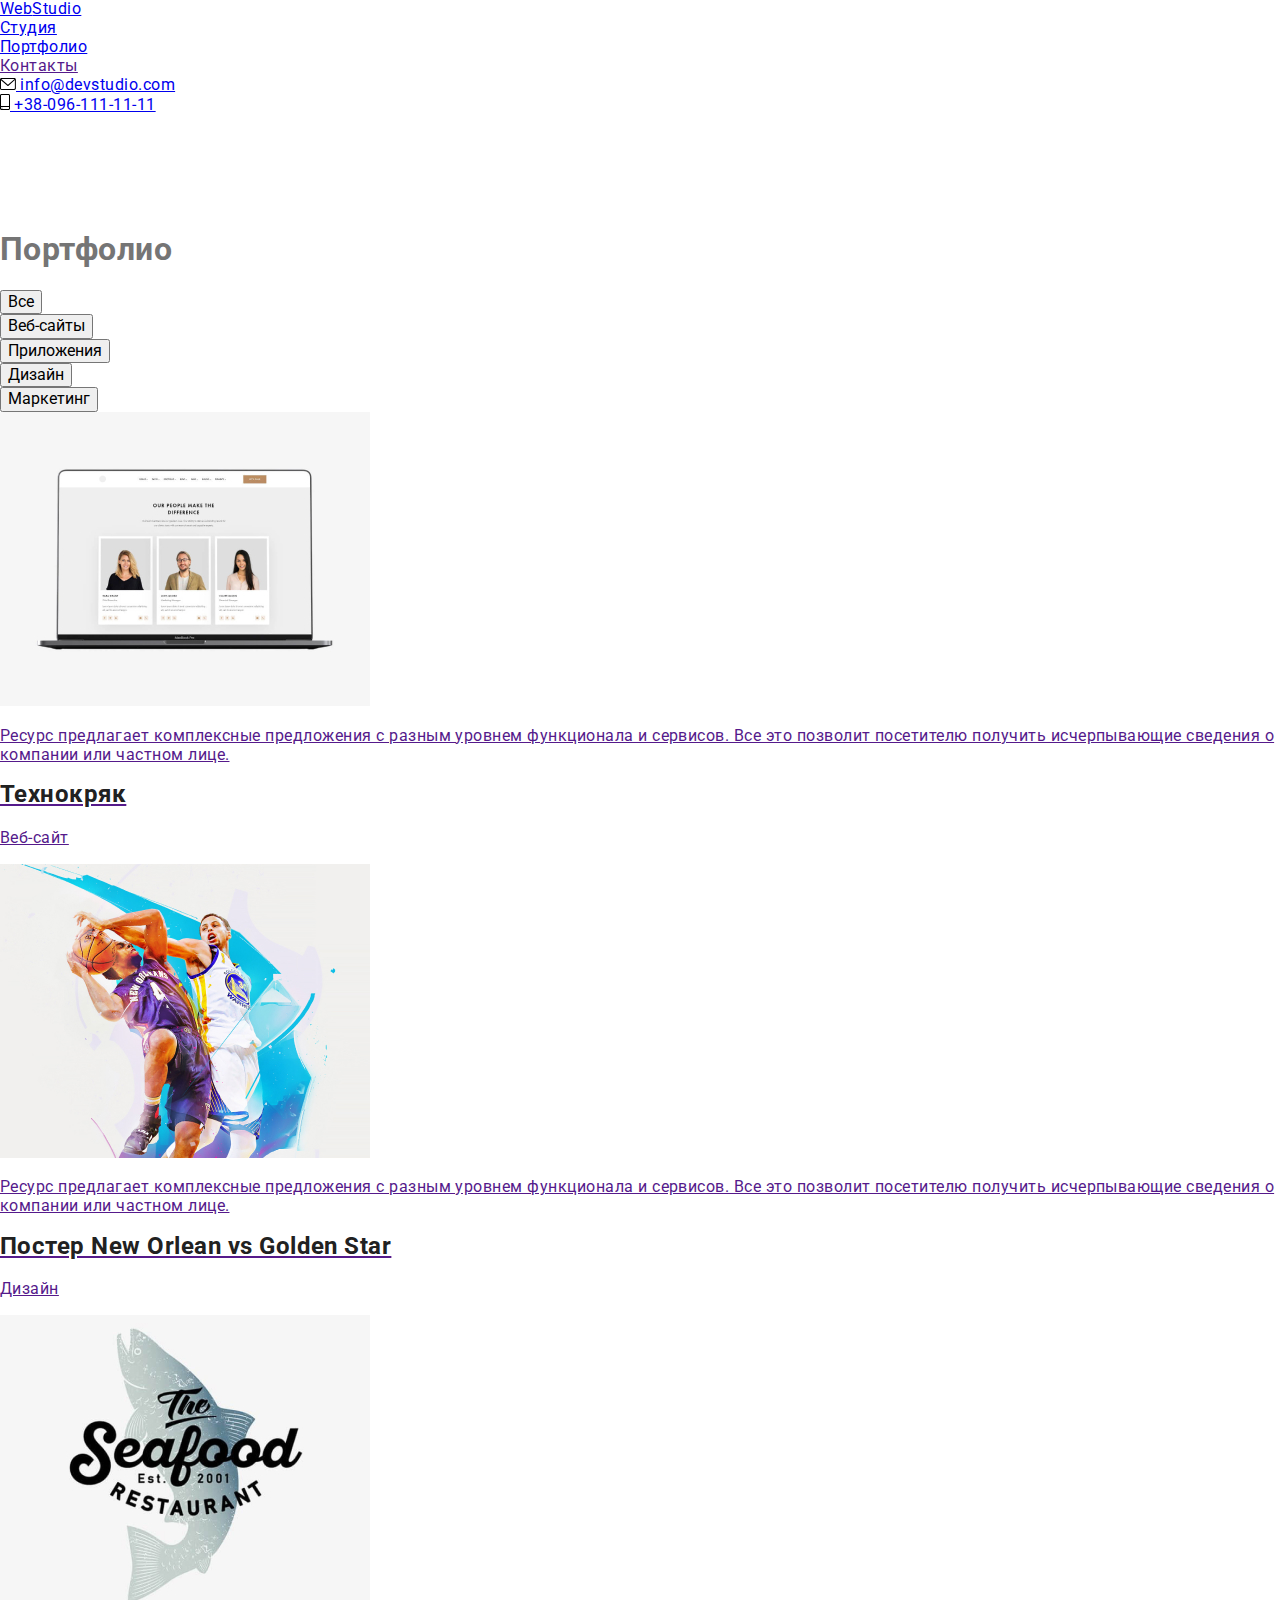
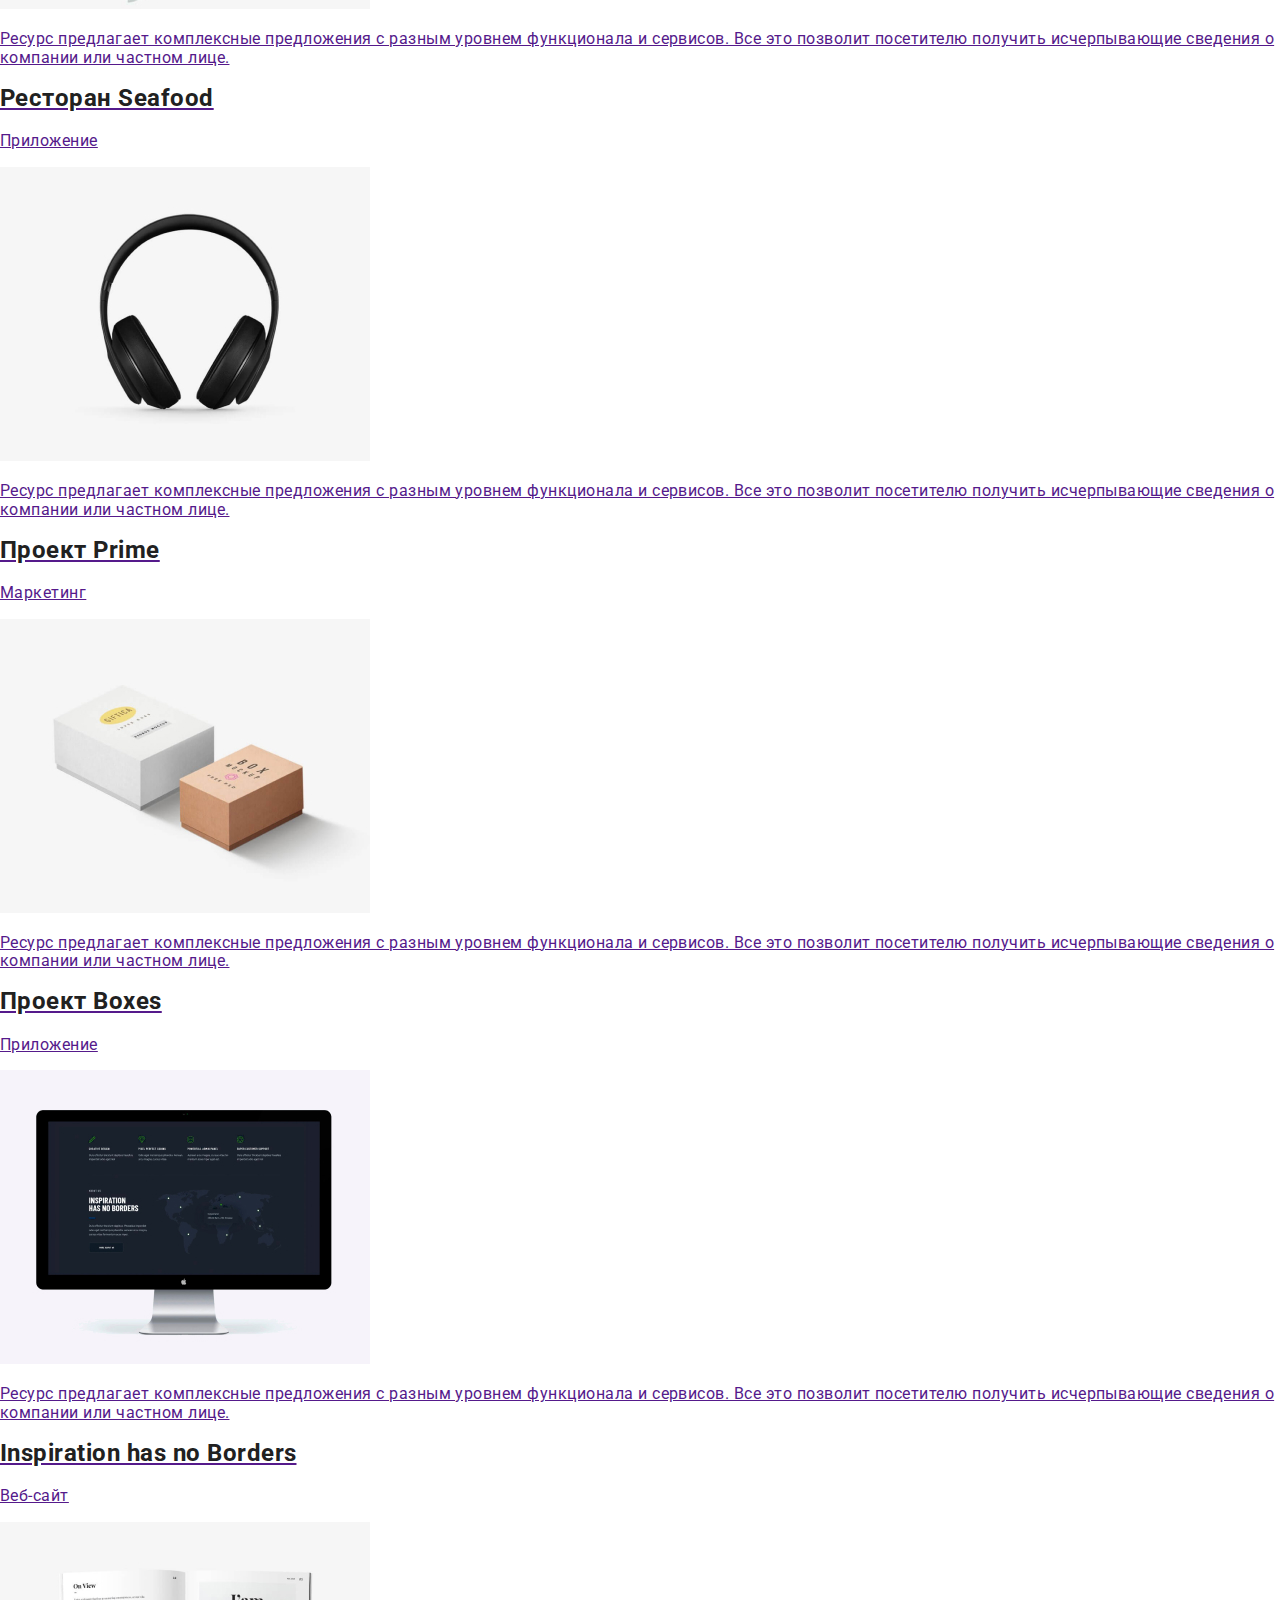
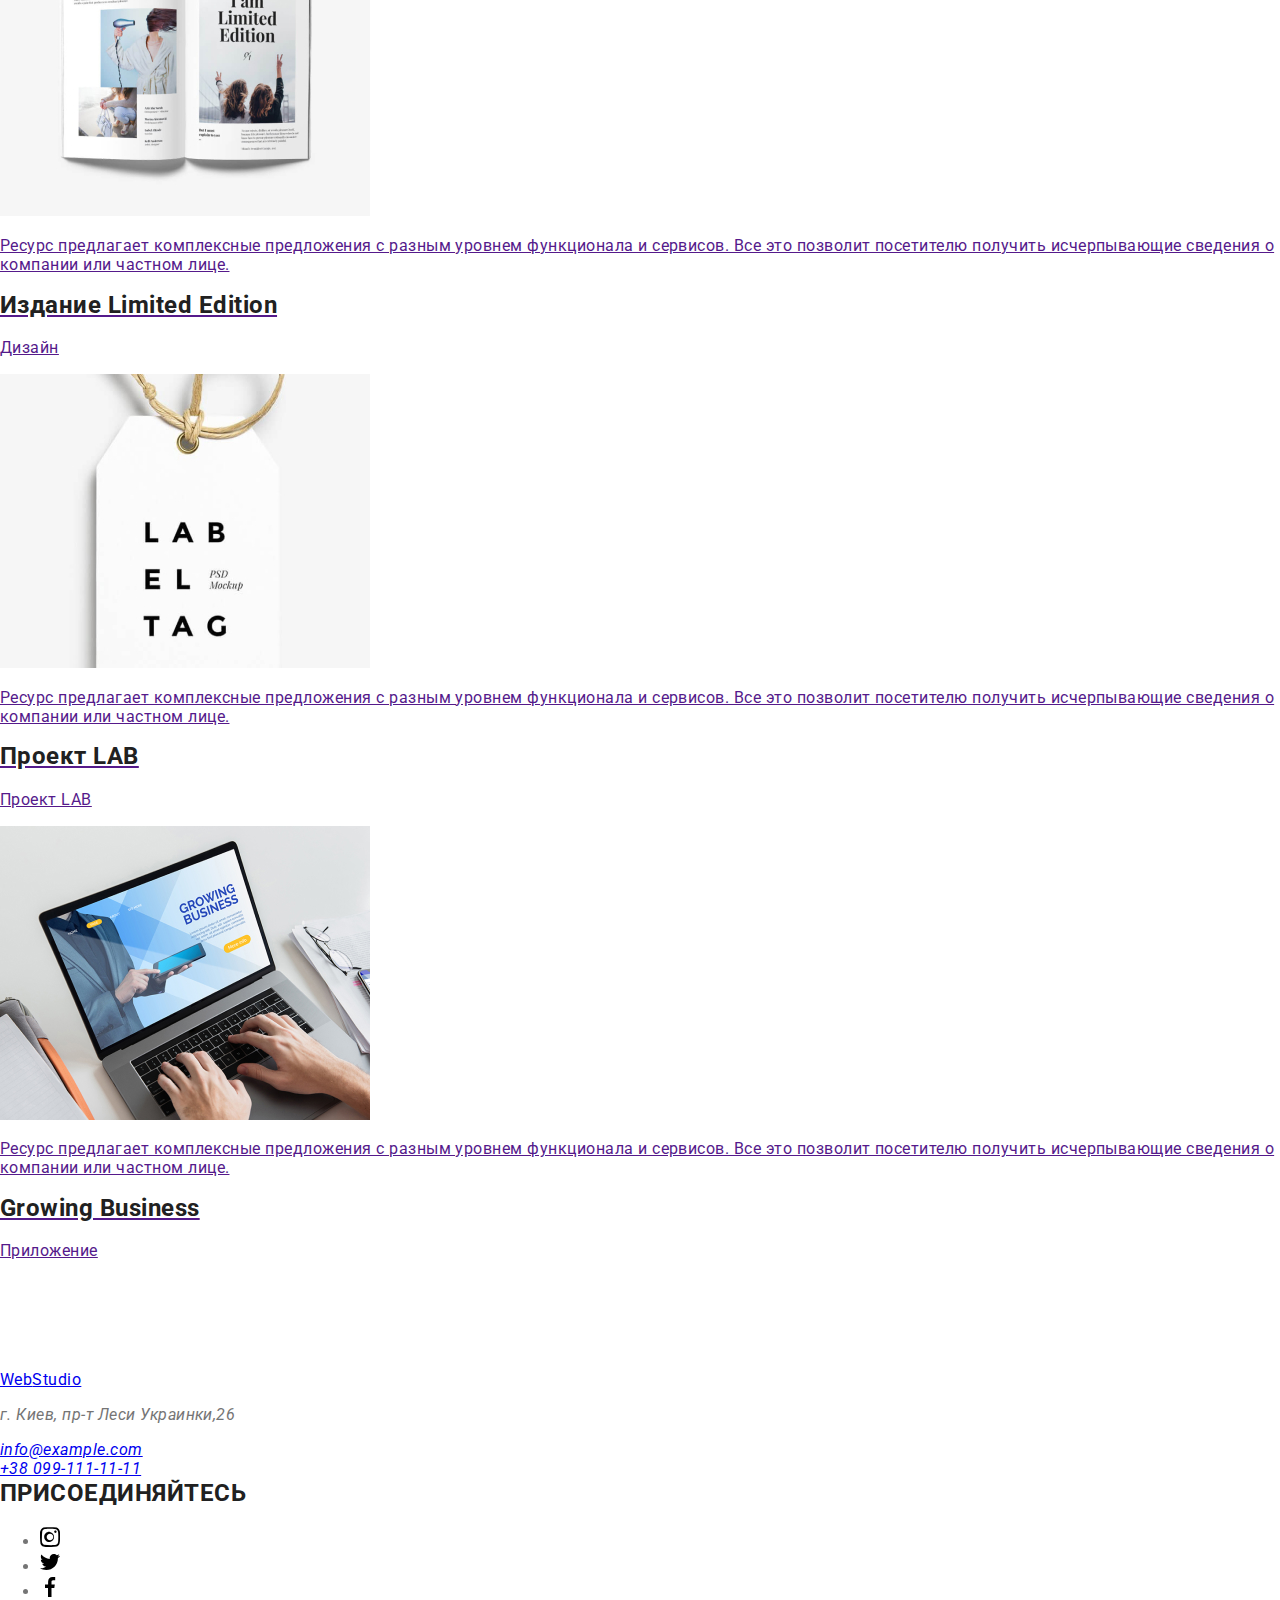
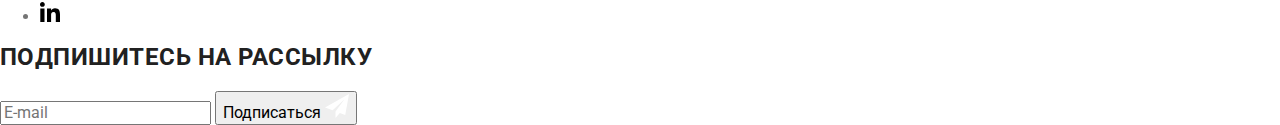
==== commit 83d7ab4b: "commit" ====
--- a/portfolio.html
+++ b/portfolio.html
@@ -12,6 +12,7 @@
         rel="stylesheet"/>
     <link rel="stylesheet" href="https://cdnjs.cloudflare.com/ajax/libs/modern-normalize/1.1.0/modern-normalize.min.css"/>
         <link rel="stylesheet" href="./css/styles.css" />
+        <link rel="stylesheet" href="./css/main.min.css" />
 </head>
 
 <body>
--- a/css/styles.css
+++ b/css/styles.css
@@ -1,840 +1 @@
-:root {
-  --primery-text-color: #757575;
-  --title-text-color: #212121;
-  --address-color: #2196f3;
-  --icon-color: #757575;
-  --icon-colors: #ffffff;
-  --insta-color: #afb1b8;
-  --o-transition-timing-function: cubic-bezier(0.4, 0, 0.2, 1);
-}
-body {
-  color: var(--primery-text-color);
-  background-color: #ffffff;
-  font-family: Roboto, sans-serif;
-  letter-spacing: 0.03em;
-  font-size: 16px;
-  line-height: 1.18;
-}
-h2,
-h3 {
-  color: var(--title-text-color);
-  margin-top: 0;
-}
-.section {
-  padding-top: 94px;
-  padding-bottom: 94px;
-}
-.list {
-  list-style: none;
-  padding: 0;
-  margin: 0;
-}
-.container {
-  margin-left: auto;
-  margin-right: auto;
-  width: 1200px;
-  padding-left: 15px;
-  padding-right: 15px;
-}
-.logo {
-  color: var(--address-color);
 
-  font-family: Raleway, cursive;
-  font-weight: bold;
-  font-size: 26px;
-  line-height: 1.19;
-  text-decoration: none;
-  margin-right: 93px;
-}
-span.studio {
-  color: var(--title-text-color);
-}
-/*Переходы на страницы*/
-.header {
-  display: flex;
-  justify-content: space-between;
-  align-items: center;
-}
-.header-top {
-  display: flex;
-  align-items: center;
-  border-bottom: 1px solid #ececec;
-}
-.site-nav {
-  display: flex;
-}
-.site-nav .item {
-  outline: 1px solid transparent;
-}
-.site-nav .item + .item {
-  margin-left: 50px;
-}
-.site-nav .link {
-  color: var(--title-text-color);
-
-  font-style: normal;
-  font-weight: 500;
-  font-size: 14px;
-  line-height: 1.14;
-  text-decoration: none;
-
-  display: block;
-  padding-top: 32px;
-  padding-bottom: 32px;
-
-  transition: color 250ms var(--o-transition-timing-function);
-}
-.site-nav .link:hover,
-.site-nav .link:focus {
-  color: var(--address-color);
-}
-.site-nav .link.current {
-  color: var(--address-color);
-}
-.auth-nav {
-  display: flex;
-  outline: 1px solid transparent;
-  margin-left: auto;
-}
-.auth-nav .item + .item {
-  margin-left: 50px;
-}
-.auth-nav .link {
-  color: var(--primery-text-color);
-  fill: #afb1b8;
-  font-weight: 500;
-  font-size: 14px;
-  line-height: 1.14;
-  text-decoration: none;
-
-  display: block;
-  padding-top: 32px;
-  padding-bottom: 32px;
-
-  transition: color 250ms var(--o-transition-timing-function),
-    fill 250ms var(--o-transition-timing-function);
-}
-.auth-nav .link:hover,
-.auth-nav .link:focus {
-  color: var(--address-color);
-  fill: var(--address-color);
-}
-.icon-mail {
-  margin-right: 10px;
-  margin-bottom: -1px;
-}
-.icon-tell {
-  margin-right: 10px;
-  margin-bottom: -2px;
-}
-.link.current {
-  position: relative;
-  color: var(--address-color);
-}
-.link.current::after {
-  content: '';
-  position: absolute;
-
-  left: 0;
-  bottom: -2px;
-  width: 100%;
-  height: 4px;
-  background: var(--address-color);
-  border-radius: 2px;
-}
-/* Секция 1  */
-.hero {
-  background-color: #2f303a;
-  transform: perspective(normal);
-  text-align: center;
-  padding-top: 200px;
-  padding-bottom: 200px;
-  background-image: linear-gradient(to right, rgba(47, 48, 58, 0.4), rgba(47, 48, 58, 0.4)),
-    url(../images/Img-1.2—копия.jpg);
-}
-.hero-title {
-  color: #ffffff;
-  font-weight: 900;
-  font-size: 44px;
-  line-height: 1.3;
-  text-transform: uppercase;
-  letter-spacing: 0.06em;
-  margin-top: 0;
-  margin-bottom: 30px;
-}
-/* Секция 2,3 */
-.section-title {
-  padding-bottom: 0;
-}
-.delete {
-  position: absolute;
-  width: 1px;
-  height: 1px;
-  margin: -1px;
-  border: 0;
-  padding: 0;
-
-  white-space: nowrap;
-  clip-path: inset(100%);
-  clip: rect(0 0 0 0);
-  overflow: hidden;
-}
-.site {
-  list-style: none;
-  padding: 0;
-  margin: 0;
-  display: flex;
-}
-.site__list {
-  width: 270px;
-}
-.site__list:not(:last-child) {
-  margin-right: 30px;
-}
-
-.site__name {
-  font-weight: bold;
-  font-size: 14px;
-  line-height: 1.14;
-  text-transform: uppercase;
-  margin-bottom: 10px;
-}
-.site__about {
-  font-size: 14px;
-  line-height: 1.7;
-  margin: 0;
-}
-.site__about:not(:last-child) {
-  margin-right: 0;
-}
-.container__list {
-  list-style: none;
-  padding: 0;
-  margin: 0;
-  display: flex;
-}
-.container__image {
-  margin-right: 30px;
-  background-color: #ffffff;
-  box-shadow: 0px 1px 3px rgba(0, 0, 0, 0.12), 0px 1px 1px rgba(0, 0, 0, 0.14),
-    0px 2px 1px rgba(0, 0, 0, 0.2);
-  border-radius: 0px 0px 4px 4px;
-
-  position: relative;
-}
-.container__image:last-child {
-  margin-right: 0;
-}
-
-.site__box {
-  display: flex;
-  align-items: center;
-  justify-content: center;
-  min-width: 270px;
-  min-height: 120px;
-  margin-top: 0px;
-  margin-bottom: 30px;
-  background: #f5f4fa;
-  border-radius: 4px;
-}
-
-.container__names {
-  font-weight: 700;
-  font-size: 14px;
-  line-height: 1.14;
-  letter-spacing: 0.03em;
-  text-transform: uppercase;
-  text-align: center;
-
-  margin: 0;
-  padding-top: 27px;
-  padding-bottom: 27px;
-
-  background: rgba(47, 48, 58, 0.8);
-  color: #ffffff;
-
-  position: absolute;
-  bottom: 0;
-  width: 100%;
-  height: 70px;
-}
-/* Секция 4  */
-.section-com {
-  background-color: #f5f4fa;
-}
-.div__names {
-  font-weight: 500;
-  font-size: 16px;
-  line-height: 1.18;
-  text-align: center;
-  margin-bottom: 10px;
-}
-.container__site {
-  list-style: none;
-  padding: 0;
-  margin: 0;
-  display: flex;
-}
-.div__about {
-  font-size: 16px;
-  line-height: 1.18;
-  text-align: center;
-  margin-top: 10px;
-  margin-bottom: 16px;
-}
-.container__name {
-  font-weight: bold;
-  font-size: 36px;
-  line-height: 1.16;
-  text-align: center;
-  margin-top: 0;
-  margin-bottom: 50px;
-}
-.container__div {
-  padding-top: 30px;
-  padding-bottom: 30px;
-}
-.div__icons {
-  display: flex;
-  justify-content: center;
-  padding-left: 0;
-  list-style: none;
-}
-
-.icon-media {
-  width: 44px;
-  height: 44px;
-  margin-right: 0px;
-  border-radius: 50%;
-}
-.icon-media:not(:last-child) {
-  margin-right: 10px;
-}
-.icon-media__list {
-  display: flex;
-  justify-content: center;
-  align-items: center;
-  width: 100%;
-  height: 100%;
-  border-radius: 50%;
-  fill: #afb1b8;
-
-  transition: background-color 250ms var(--o-transition-timing-function),
-    fill 250ms var(--o-transition-timing-function);
-}
-.icon-media__list:hover,
-.icon-media__list:focus {
-  background-color: var(--address-color);
-  fill: var(--icon-colors);
-}
-/*Секция 5*/
-.container__emblem {
-  list-style: none;
-  padding: 0;
-  margin: 0;
-  display: flex;
-}
-.emblem-list {
-  margin-right: 0;
-}
-.emblem-list:not(:last-child) {
-  margin-right: 30px;
-}
-.emblem-list__li {
-  width: 170px;
-  height: 92px;
-
-  border: 1px solid #afb1b8;
-  box-sizing: border-box;
-  border-radius: 4px;
-
-  display: flex;
-  align-items: center;
-  justify-content: center;
-  fill: #afb1b8;
-
-  transition: border 250ms var(--o-transition-timing-function),
-    fill 250ms var(--o-transition-timing-function);
-}
-.emblem-list__li:hover,
-.emblem-list__li:focus {
-  border: 1px solid #2196f3;
-  fill: var(--address-color);
-}
-
-/* Footer*/
-.footer__site {
-  display: flex;
-  align-items: baseline;
-}
-.logo-two {
-  color: var(--address-color);
-
-  font-family: Raleway, cursive;
-  font-weight: bold;
-  font-size: 26px;
-  line-height: 1.19;
-  text-decoration: none;
-  margin-bottom: 20px;
-  display: block;
-}
-.footer {
-  background-color: #2f303a;
-
-  padding-top: 60px;
-  padding-bottom: 60px;
-}
-span.studio-two {
-  color: #ffffff;
-}
-.address {
-  color: #ffffff;
-  text-decoration: none;
-  font-size: 14px;
-  line-height: 1.7;
-  font-style: normal;
-  margin: 0;
-}
-.address__site .link {
-  color: rgba(255, 255, 255, 0.6);
-  text-decoration: none;
-  font-size: 14px;
-  line-height: 1.7;
-  font-style: normal;
-  margin-bottom: 60px;
-
-  transition: color 250ms var(--o-transition-timing-function);
-}
-.site-nav:not(:first-child) {
-  margin-bottom: 0;
-}
-.address__site .link:hover,
-.address__site .link:focus {
-  color: var(--address-color);
-}
-.mail-tell:not(:last-child) {
-  margin-bottom: 9px;
-}
-.follow {
-  color: #ffffff;
-  font-style: normal;
-  font-weight: 700;
-  font-size: 14px;
-  line-height: 1.1;
-  letter-spacing: 0.03em;
-}
-
-.follow__list {
-  display: flex;
-  padding-left: 0;
-  list-style: none;
-  margin: 0;
-}
-.follow__nav {
-  width: 44px;
-  height: 44px;
-  border-radius: 50%;
-  margin-right: 0x;
-  padding: 0;
-}
-.follow__nav:not(:last-child) {
-  margin-right: 10px;
-}
-.follow__icon {
-  display: flex;
-  width: 100%;
-  height: 100%;
-  justify-content: center;
-  align-items: center;
-  background: rgba(255, 255, 255, 0.1);
-  border-radius: 50%;
-  fill: var(--icon-colors);
-  transition: background-color 250ms var(--o-transition-timing-function);
-}
-
-.follow__icon:hover,
-.follow__icon:focus {
-  background: var(--address-color);
-}
-
-/* Кнопка */
-.hero__button {
-  background-color: var(--address-color);
-  color: #ffffff;
-  font-weight: bold;
-  font-size: 16px;
-  line-height: 1.8;
-  letter-spacing: 0.06em;
-  padding: 10px 32px;
-  border: none;
-  border-radius: 4px;
-}
-/* Потрфолио кнопки  */
-.button.secondary {
-  color: var(--title-text-color);
-  background-color: #f5f4fa;
-  cursor: pointer;
-  font-weight: 500;
-  font-size: 16px;
-  line-height: 1.6;
-  border-radius: 4px;
-  border: none;
-  padding: 6px 22px;
-
-  transition: color 250ms var(--o-transition-timing-function),
-    background-color 250ms var(--o-transition-timing-function),
-    box-shadow 250ms var(--o-transition-timing-function);
-}
-.portfolio__buttons:nth-child(-n + 4) {
-  margin-right: 8px;
-}
-.button.secondary:not(:first-child) {
-  margin-right: 0;
-}
-.button.secondary:hover,
-.button.secondary:focus {
-  color: #ffffff;
-  background-color: var(--address-color);
-  box-shadow: 0px 3px 1px rgba(0, 0, 0, 0.1), 0px 1px 2px rgba(0, 0, 0, 0.08),
-    0px 2px 2px rgba(0, 0, 0, 0.12);
-}
-/* Портфолио*/
-
-.portfolio {
-  display: flex;
-  justify-content: center;
-  margin-bottom: 50px;
-}
-.portfolio__scroll {
-  display: flex;
-  flex-wrap: wrap;
-  margin-top: 0;
-}
-
-.portfolio__item {
-  width: 370px;
-  margin-right: 30px;
-  margin-bottom: 30px;
-}
-
-.portfolio__item:nth-child(3n) {
-  margin-right: 0;
-}
-.portfolio__item:nth-last-child(-n + 3) {
-  margin-bottom: 0;
-}
-
-.portfolio__site {
-  text-decoration: none;
-  color: #757575;
-
-  transition: box-shadow 250ms var(--o-transition-timing-function);
-}
-.portfolio__site:hover,
-.portfolio__site:focus {
-  box-shadow: 0px 1px 1px rgba(0, 0, 0, 0.12), 0px 4px 4px rgba(0, 0, 0, 0.06),
-    1px 4px 6px rgba(0, 0, 0, 0.16);
-  display: block;
-}
-
-.portfolio__name {
-  font-weight: bold;
-  font-size: 18px;
-  line-height: 2;
-  letter-spacing: 0.06em;
-  margin-bottom: 4px;
-}
-
-.portfolio__title {
-  margin: 0;
-}
-
-.portfolio__div--second {
-  padding: 24px 20px;
-  border-right: 1px solid #eeeeee;
-  border-left: 1px solid #eeeeee;
-  border-bottom: 1px solid #eeeeee;
-}
-
-/* Анимация */
-.portfolio__div {
-  position: relative;
-  overflow: hidden;
-}
-
-.portfolio__about {
-  position: absolute;
-  top: 0;
-  left: 0;
-  background: rgba(33, 150, 243, 0.9);
-  width: 100%;
-  height: 100%;
-  margin: 0;
-  color: #ffffff;
-  font-size: 18px;
-  line-height: 1.56;
-  letter-spacing: 0.03em;
-  padding: 63px 24px;
-  transform: translateY(100%);
-  transition: transform 250ms var(--o-transition-timing-function);
-}
-.portfolio__site:hover .portfolio__about,
-.portfolio__site:focus .portfolio__about {
-  transform: translateY(0);
-}
-/*  Модальное окно */
-.backdrop {
-  position: fixed;
-  top: 0;
-  left: 0;
-  width: 100%;
-  height: 100%;
-  background-color: rgba(0, 0, 0, 0.2);
-  z-index: 10;
-
-  opacity: 1;
-  visibility: visible;
-  pointer-events: initial;
-
-  transition: opacity 250ms var(--o-transition-timing-function),
-    visibility 250ms var(--o-transition-timing-function);
-}
-.backdrop.is-hidden {
-  opacity: 0;
-  pointer-events: none;
-  visibility: visible;
-}
-.modal {
-  position: absolute;
-  height: 581px;
-  width: 528px;
-  top: 50%;
-  left: 50%;
-  transform: translate(-50%, -50%);
-  background-color: #ffffff;
-
-  box-shadow: 0px 1px 3px rgba(0, 0, 0, 0.12), 0px 1px 1px rgba(0, 0, 0, 0.14),
-    0px 2px 1px rgba(0, 0, 0, 0.2);
-  border-radius: 4px;
-  transition: transform 250ms var(--o-transition-timing-function);
-}
-
-.close {
-  display: flex;
-  align-items: center;
-  position: fixed;
-  width: 30px;
-  height: 30px;
-  top: 8px;
-  right: 8px;
-
-  background-color: #ffffff;
-  border-radius: 50%;
-  border: 1px solid rgba(0, 0, 0, 0.1);
-  box-sizing: border-box;
-  transition: fill 250ms var(--o-transition-timing-function);
-}
-.close__btn {
-  fill: #000000;
-  transition: fill 250ms var(--o-transition-timing-function);
-}
-.close:hover .close__btn,
-.close:focus .close__btn {
-  fill: var(--address-color);
-  cursor: pointer;
-}
-/* Модальное окно */
-.form {
-  margin: 40px;
-}
-.form-name {
-  font-weight: 700;
-  font-size: 20px;
-  line-height: 1, 1;
-  text-align: center;
-  letter-spacing: 0.03em;
-}
-.form-title {
-  display: flex;
-  flex-direction: column;
-  margin-bottom: 10px;
-  position: relative;
-}
-.form-title:nth-child(5) {
-  margin-bottom: 0;
-}
-.form-title label {
-  margin-bottom: 4px;
-  color: #757575;
-  font-weight: 400;
-  font-size: 12px;
-  line-height: 1, 1;
-  text-align: left;
-}
-.form-title input {
-  margin: 0;
-  padding-left: 42px;
-  width: 448px;
-  height: 40px;
-  border: 1px solid rgba(33, 33, 33, 0.2);
-  box-sizing: border-box;
-  border-radius: 4px;
-  cursor: pointer;
-  outline: transparent;
-  transition: border-color 250ms var(--o-transition-timing-function);
-}
-
-.form-icon {
-  display: flex;
-  align-items: center;
-  justify-items: center;
-  padding-top: 3px;
-  position: absolute;
-  left: 12px;
-  bottom: 11px;
-  fill: #000000;
-  transition: fill 250ms var(--o-transition-timing-function);
-}
-.form-title input:hover,
-.form-title input:focus {
-  border-color: var(--address-color);
-  transition: border-color 250ms var(--o-transition-timing-function);
-}
-.form-title input:hover ~ .form-icon,
-.form-title input:focus ~ .form-icon {
-  fill: var(--address-color);
-  transition: fill 250ms var(--primery-text-color);
-  outline: none;
-}
-.form-title textarea {
-  padding-top: 12px;
-  padding-left: 16px;
-  padding-right: 12px;
-  padding-bottom: 16px;
-
-  width: 448px;
-  height: 120px;
-  border: 1px solid rgba(33, 33, 33, 0.2);
-  box-sizing: border-box;
-  border-radius: 4px;
-  font-weight: 400;
-  font-size: 12px;
-  line-height: 1, 1;
-  letter-spacing: 0.01em;
-
-  transition: border-color 250ms var(--o-transition-timing-function);
-}
-.form-title textarea:hover,
-.form-title textarea:focus {
-  border-color: var(--address-color);
-  outline: none;
-}
-
-.form-title textarea::placeholder {
-  color: rgba(117, 117, 117, 0.5);
-}
-
-textarea {
-  resize: none;
-}
-.form-title input[type='checkbox'] {
-  width: 16px;
-  height: 15px;
-}
-.form-title__checkbox {
-  display: flex;
-  align-items: center;
-  margin-top: 20px;
-  margin-bottom: 30px;
-}
-
-.form-title__checkbox label {
-  position: relative;
-  margin-left: 36px;
-  display: flex;
-  align-items: center;
-  font-weight: 400;
-  font-size: 14px;
-  line-height: 1.7;
-  letter-spacing: 0.03em;
-  color: #757575;
-  transition: border-color 250ms var(--o-transition-timing-function);
-}
-.form-title__checkbox input {
-  appearance: none;
-}
-.checkbox-text {
-  color: var(--address-color);
-  margin-left: 4px;
-}
-.checkbox-icon {
-  position: absolute;
-  border: 2px solid #212121;
-  border-radius: 4px;
-  fill: var(--title-text-color);
-  margin-left: 12px;
-  width: 16px;
-  height: 15px;
-  left: -36px;
-}
-
-.checkbox:checked ~ .checkbox-icon {
-  fill: var(--address-color);
-  border-color: var(--address-color);
-  background-color: var(--address-color);
-  background-origin: border-box;
-  background-size: contain;
-}
-.checkbox:hover ~ .checkbox-icon,
-.checkbox:focus ~ .checkbox-icon {
-  border-color: var(--address-color);
-  transition: border-color 250ms var(--o-transition-timing-function);
-  cursor: pointer;
-}
-.form__button {
-  background-color: var(--address-color);
-  color: #ffffff;
-  font-size: 16px;
-  line-height: 1.8;
-  letter-spacing: 0.06em;
-  padding: 10px 55px;
-  border: none;
-  box-shadow: 0px 4px 4px rgba(0, 0, 0, 0.15);
-  border-radius: 4px;
-  transition: background-color 250ms var(--o-transition-timing-function);
-}
-.form__button:hover {
-  background-color: #188ce8;
-  box-shadow: 0px 4px 4px rgba(0, 0, 0, 0.15);
-  border-radius: 4px;
-}
-/* Footer подпишись */
-
-.follow__label input {
-  width: 358px;
-  height: 50px;
-  border: 1px solid rgba(255, 255, 255, 0.3);
-  box-sizing: border-box;
-  filter: drop-shadow(0px 4px 4px rgba(0, 0, 0, 0.15));
-  border-radius: 4px;
-  background: #2f303a;
-  color: var(--primary-text-color);
-  padding-left: 16px;
-  outline: transparent;
-}
-.follow__button {
-  background-color: var(--address-color);
-  color: #ffffff;
-  box-shadow: 0px 4px 4px rgba(0, 0, 0, 0.15);
-  line-height: 1.8;
-  letter-spacing: 0.06em;
-  padding: 10px 29px 10px 29px;
-  border: none;
-  border-radius: 4px;
-  text-align: center;
-  margin-left: 12px;
-}
-.button-icon {
-  margin-left: 10px;
-  margin-bottom: -5px;
-}
--- a/css/main.min.css
+++ b/css/main.min.css
@@ -0,0 +1,2 @@
+:root{--primery-text-color: #757575;--title-text-color: #212121;--address-color: #2196f3;--icon-color: #757575;--icon-colors: #ffffff;--insta-color: #afb1b8;--o-transition-timing-function: cubic-bezier(0.4, 0, 0.2, 1)}h2,h3{color:var(--title-text-color);margin-top:0}.list{list-style:none;padding:0;margin:0}body{color:var(--primery-text-color);background-color:#ffffff;font-family:Roboto, sans-serif;letter-spacing:0.03em;font-size:16px;line-height:1.18}.section{padding-top:94px;padding-bottom:94px}
+/*# sourceMappingURL=main.min.css.map */